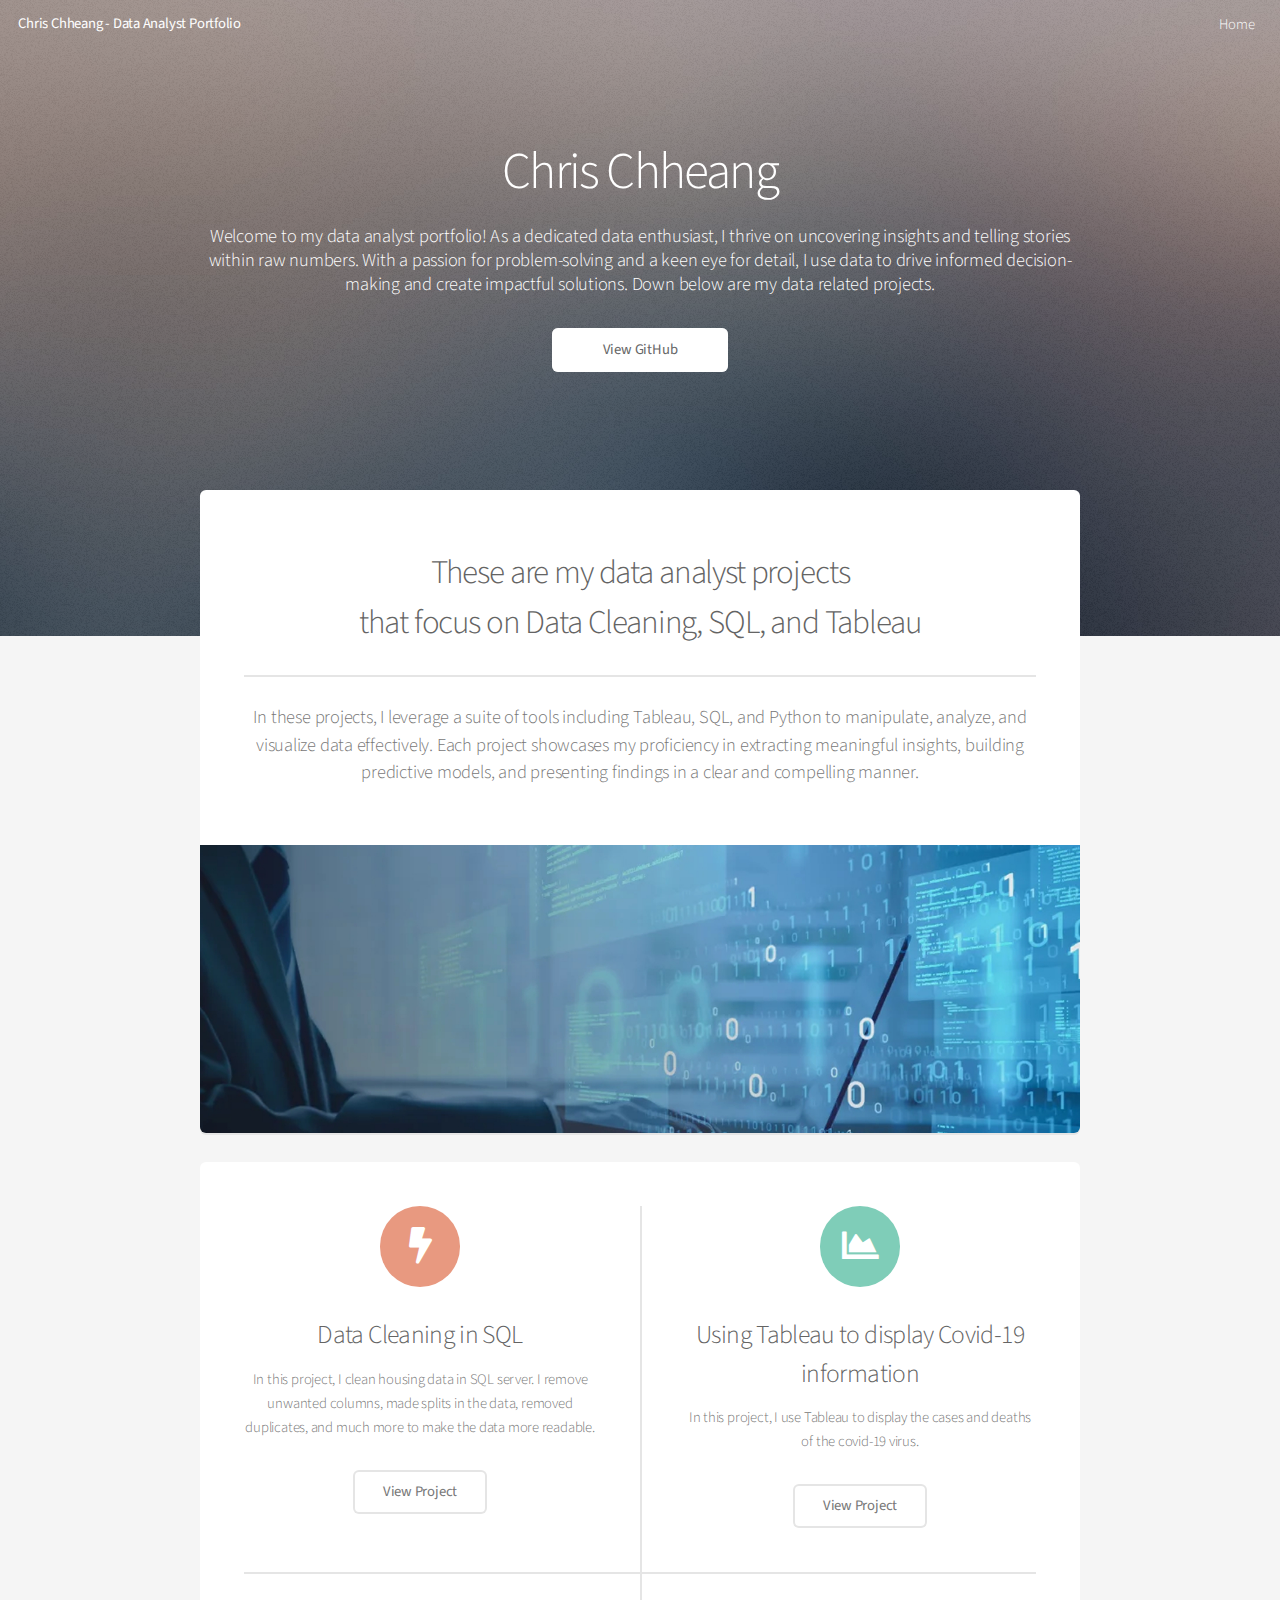
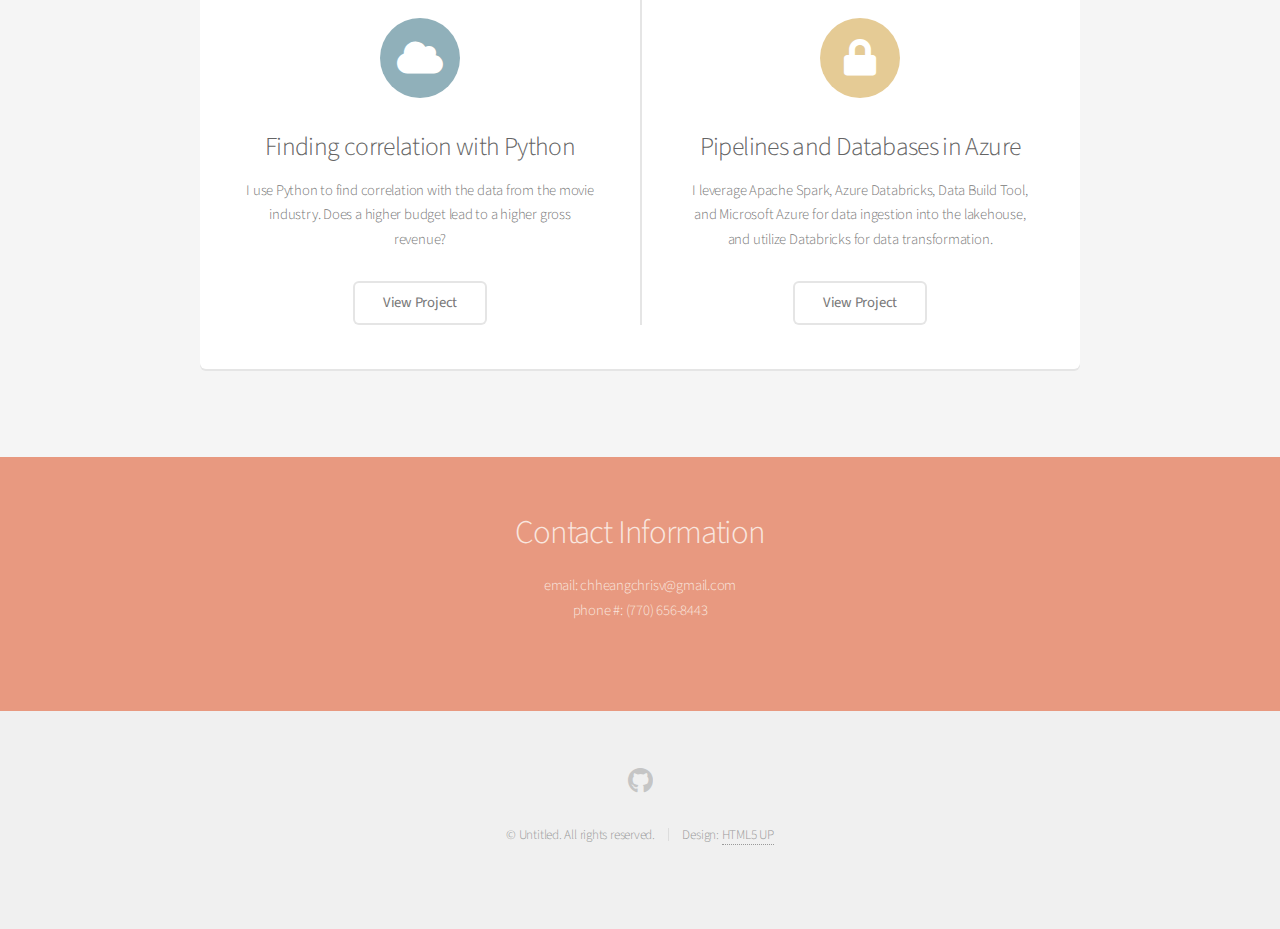
==== index.html @ 9dc8eb48 "Add files via upload" ====
<!DOCTYPE HTML>
<!--
	Alpha by HTML5 UP
	html5up.net | @ajlkn
	Free for personal and commercial use under the CCA 3.0 license (html5up.net/license)
-->
<html>
	<head>
		<title>Chris Chheang Portfolio</title>
		<meta charset="utf-8" />
		<meta name="viewport" content="width=device-width, initial-scale=1, user-scalable=no" />
		<link rel="stylesheet" href="assets/css/main.css" />
	</head>
	<body class="landing is-preload">
		<div id="page-wrapper">

			<!-- Header -->
				<header id="header" class="alt">
					<h1><a href="index.html">Chris Chheang - Data Analyst Portfolio</h1>
					<nav id="nav">
						<ul>
							<li><a href="index.html">Home</a></li>
					</nav>
				</header>

			<!-- Banner -->
				<section id="banner">
					<h2>Chris Chheang</h2>
					<p>Welcome to my data analyst portfolio! As a dedicated data enthusiast, I thrive on uncovering insights and telling stories within raw numbers. With a passion for problem-solving and a keen eye for detail, I use data to drive informed decision-making and create impactful solutions. Down below are my data related projects.</p>
					<ul class="actions special">
						<li><a href="https://github.com/chheangchris/Portfolio/tree/main" target="_blank" class="button primary">View GitHub</a></li>
					</ul>
				</section>

			<!-- Main -->
				<section id="main" class="container">

					<section class="box special">
						<header class="major">
							<h2>These are my data analyst projects 
							<br />
							that focus on Data Cleaning, SQL, and Tableau</h2>
							<p>In these projects, I leverage a suite of tools including Tableau, SQL, and Python to manipulate, analyze, and visualize data effectively. Each project showcases my proficiency in extracting meaningful insights, building predictive models, and presenting findings in a clear and compelling manner. </p>
						</header>
						<span class="image featured"><img src="images/webban.jpg" alt="" /></span>
					</section>

					<section class="box special features">
						<div class="features-row">
							<section>
								<span class="icon solid major fa-bolt accent2"></span>
								<h3>Data Cleaning in SQL</h3>
								<p>In this project, I clean housing data in SQL server. I remove unwanted columns, made splits in the data, removed duplicates, and much more to make the data more readable.</p>
								<ul class="actions special">
									<li><a href="https://github.com/chheangchris/Portfolio/tree/main/Data%20Cleaning%20Project" target="_blank" class="button alt">View Project</a></li>
								</ul>
							</section>
							
							<section>
								<span class="icon solid major fa-chart-area accent3"></span>
								<h3>Using Tableau to display Covid-19 information</h3>
								<p>In this project, I use Tableau to display the cases and deaths of the covid-19 virus.</p>
								<ul class="actions special">
									<li><a href="https://public.tableau.com/app/profile/chris.chheang/viz/Covid_17190188001190/Dashboard1?publish=yes" target="_blank" class="button alt">View Project</a></li>
								</ul>
							</section>
						</div>
						<div class="features-row">
							<section>
								<span class="icon solid major fa-cloud accent4"></span>
								<h3>Finding correlation with Python</h3>
								<p>I use Python to find correlation with the data from the movie industry. Does a higher budget lead to a higher gross revenue?</p>
								<ul class="actions special">
									<li><a href="https://github.com/chheangchris/Portfolio/blob/main/CorrelationProject.ipynb" target="_blank" class="button alt">View Project</a></li>
								</ul>
							</section>
							<section>
								<span class="icon solid major fa-lock accent5"></span>
								<h3>Pipelines and Databases in Azure</h3>
								<p>I leverage Apache Spark, Azure Databricks, Data Build Tool, and Microsoft Azure for data ingestion into the lakehouse, and utilize Databricks for data transformation.</p>
								<ul class="actions special">
									<li><a href="page5.html" target="_blank" class="button alt">View Project</a></li>
								</ul>
							</section>
						</div>
					</section>

					<div class="row">
						<div class="col-6 col-12-narrower">


						</div>
					</div>

				</section>

			<!-- CTA -->
				<section id="cta">

					<h2>Contact Information</h2>
					<p>email: chheangchrisv@gmail.com  <br/>
						   phone #: (770) 656-8443 </p>



				</section>

			<!-- Footer -->
				<footer id="footer">
					<ul class="icons">
						<li><a href="https://github.com/chheangchris/Portfolio/tree/main" target="_blank" class="icon brands fa-github"><span class="label">Github</span></a></li>
					</ul>
					<ul class="copyright">
						<li>&copy; Untitled. All rights reserved.</li><li>Design: <a href="http://html5up.net">HTML5 UP</a></li>
					</ul>
				</footer>

		</div>

		<!-- Scripts -->
			<script src="assets/js/jquery.min.js"></script>
			<script src="assets/js/jquery.dropotron.min.js"></script>
			<script src="assets/js/jquery.scrollex.min.js"></script>
			<script src="assets/js/browser.min.js"></script>
			<script src="assets/js/breakpoints.min.js"></script>
			<script src="assets/js/util.js"></script>
			<script src="assets/js/main.js"></script>

	</body>
</html>
---- assets/css/main.css ----
@import url("fontawesome-all.min.css");
@import url("https://fonts.googleapis.com/css?family=Source+Sans+Pro:300,400,300italic,400italic");

/*
	Alpha by HTML5 UP
	html5up.net | @ajlkn
	Free for personal and commercial use under the CCA 3.0 license (html5up.net/license)
*/

/* Reset */

/* Based on meyerweb.com/eric/tools/css/reset (v2.0 | 20110126 | License: public domain) */

	html, body, div, span, applet, object,
	iframe, h1, h2, h3, h4, h5, h6, p, blockquote,
	pre, a, abbr, acronym, address, big, cite,
	code, del, dfn, em, img, ins, kbd, q, s, samp,
	small, strike, strong, sub, sup, tt, var, b,
	u, i, center, dl, dt, dd, ol, ul, li, fieldset,
	form, label, legend, table, caption, tbody,
	tfoot, thead, tr, th, td, article, aside,
	canvas, details, embed, figure, figcaption,
	footer, header, hgroup, menu, nav, output, ruby,
	section, summary, time, mark, audio, video {
		margin: 0;
		padding: 0;
		border: 0;
		font-size: 100%;
		font: inherit;
		vertical-align: baseline;
	}

	article, aside, details, figcaption, figure,
	footer, header, hgroup, menu, nav, section {
		display: block;
	}

	body {
		line-height: 1;
	}

	ol, ul {
		list-style: none;
	}

	blockquote, q {
		quotes: none;
	}

		blockquote:before, blockquote:after, q:before, q:after {
			content: '';
			content: none;
		}

	table {
		border-collapse: collapse;
		border-spacing: 0;
	}

	body {
		-webkit-text-size-adjust: none;
	}

	mark {
		background-color: transparent;
		color: inherit;
	}

	input::-moz-focus-inner {
		border: 0;
		padding: 0;
	}

	input, select, textarea {
		-moz-appearance: none;
		-webkit-appearance: none;
		-ms-appearance: none;
		appearance: none;
	}

/* Basic */

	@-ms-viewport {
		width: device-width;
	}

	body {
		-ms-overflow-style: scrollbar;
	}

	@media screen and (max-width: 480px) {

		html, body {
			min-width: 320px;
		}

	}

	html {
		box-sizing: border-box;
	}

	*, *:before, *:after {
		box-sizing: inherit;
	}

	body {
		background: #f5f5f5;
	}

	body, input, select, textarea {
		color: #777;
		font-family: "Source Sans Pro", sans-serif;
		font-size: 16pt;
		font-weight: 300;
		line-height: 1.65em;
		letter-spacing: -0.015em;
	}

	a {
		-moz-transition: color 0.2s ease-in-out, border-bottom-color 0.2s ease-in-out;
		-webkit-transition: color 0.2s ease-in-out, border-bottom-color 0.2s ease-in-out;
		-ms-transition: color 0.2s ease-in-out, border-bottom-color 0.2s ease-in-out;
		transition: color 0.2s ease-in-out, border-bottom-color 0.2s ease-in-out;
		border-bottom: dotted 1px;
		color: #e89980;
		text-decoration: none;
	}

		a:hover {
			border-bottom-color: transparent;
		}

	strong, b {
		color: #646464;
		font-weight: 400;
	}

	em, i {
		font-style: italic;
	}

	p {
		margin: 0 0 2em 0;
	}

	h1, h2, h3, h4, h5, h6 {
		color: #646464;
		font-weight: 300;
		line-height: 1em;
		margin: 0 0 0.5em 0;
	}

		h1 a, h2 a, h3 a, h4 a, h5 a, h6 a {
			color: inherit;
			text-decoration: none;
		}

	h2 {
		font-size: 2.25em;
		line-height: 1.5em;
		letter-spacing: -0.035em;
	}

	h3 {
		font-size: 1.75em;
		line-height: 1.5em;
		letter-spacing: -0.025em;
	}

	h4 {
		font-size: 1.1em;
		line-height: 1.5em;
		letter-spacing: 0;
	}

	h5 {
		font-size: 0.9em;
		line-height: 1.5em;
		letter-spacing: 0;
	}

	h6 {
		font-size: 0.7em;
		line-height: 1.5em;
		letter-spacing: 0;
	}

	sub {
		font-size: 0.8em;
		position: relative;
		top: 0.5em;
	}

	sup {
		font-size: 0.8em;
		position: relative;
		top: -0.5em;
	}

	hr {
		border: 0;
		border-bottom: solid 2px #e5e5e5;
		margin: 2em 0;
	}

		hr.major {
			margin: 3em 0;
		}

	blockquote {
		border-left: solid 4px #e5e5e5;
		font-style: italic;
		margin: 0 0 2em 0;
		padding: 0.5em 0 0.5em 2em;
	}

	pre {
		-webkit-overflow-scrolling: touch;
		background: #f8f8f8;
		border-radius: 6px;
		border: solid 1px #e5e5e5;
		font-family: monospace;
		font-size: 0.9em;
		line-height: 1.75em;
		margin: 0 0 2em 0;
		overflow-x: auto;
		padding: 1em 1.5em;
	}

	code {
		background: #f8f8f8;
		border-radius: 6px;
		border: solid 1px #e5e5e5;
		font-family: monospace;
		font-size: 0.9em;
		margin: 0 0.25em;
		padding: 0.25em 0.65em;
	}

	.align-left {
		text-align: left;
	}

	.align-center {
		text-align: center;
	}

	.align-right {
		text-align: right;
	}

/* Row */

	.row {
		display: flex;
		flex-wrap: wrap;
		box-sizing: border-box;
		align-items: stretch;
	}

		.row > * {
			box-sizing: border-box;
		}

		.row.gtr-uniform > * > :last-child {
			margin-bottom: 0;
		}

		.row.aln-left {
			justify-content: flex-start;
		}

		.row.aln-center {
			justify-content: center;
		}

		.row.aln-right {
			justify-content: flex-end;
		}

		.row.aln-top {
			align-items: flex-start;
		}

		.row.aln-middle {
			align-items: center;
		}

		.row.aln-bottom {
			align-items: flex-end;
		}

		.row > .imp {
			order: -1;
		}

		.row > .col-1 {
			width: 8.33333%;
		}

		.row > .off-1 {
			margin-left: 8.33333%;
		}

		.row > .col-2 {
			width: 16.66667%;
		}

		.row > .off-2 {
			margin-left: 16.66667%;
		}

		.row > .col-3 {
			width: 25%;
		}

		.row > .off-3 {
			margin-left: 25%;
		}

		.row > .col-4 {
			width: 33.33333%;
		}

		.row > .off-4 {
			margin-left: 33.33333%;
		}

		.row > .col-5 {
			width: 41.66667%;
		}

		.row > .off-5 {
			margin-left: 41.66667%;
		}

		.row > .col-6 {
			width: 50%;
		}

		.row > .off-6 {
			margin-left: 50%;
		}

		.row > .col-7 {
			width: 58.33333%;
		}

		.row > .off-7 {
			margin-left: 58.33333%;
		}

		.row > .col-8 {
			width: 66.66667%;
		}

		.row > .off-8 {
			margin-left: 66.66667%;
		}

		.row > .col-9 {
			width: 75%;
		}

		.row > .off-9 {
			margin-left: 75%;
		}

		.row > .col-10 {
			width: 83.33333%;
		}

		.row > .off-10 {
			margin-left: 83.33333%;
		}

		.row > .col-11 {
			width: 91.66667%;
		}

		.row > .off-11 {
			margin-left: 91.66667%;
		}

		.row > .col-12 {
			width: 100%;
		}

		.row > .off-12 {
			margin-left: 100%;
		}

		.row.gtr-0 {
			margin-top: 0;
			margin-left: 0em;
		}

			.row.gtr-0 > * {
				padding: 0 0 0 0em;
			}

			.row.gtr-0.gtr-uniform {
				margin-top: 0em;
			}

				.row.gtr-0.gtr-uniform > * {
					padding-top: 0em;
				}

		.row.gtr-25 {
			margin-top: 0;
			margin-left: -0.5em;
		}

			.row.gtr-25 > * {
				padding: 0 0 0 0.5em;
			}

			.row.gtr-25.gtr-uniform {
				margin-top: -0.5em;
			}

				.row.gtr-25.gtr-uniform > * {
					padding-top: 0.5em;
				}

		.row.gtr-50 {
			margin-top: 0;
			margin-left: -1em;
		}

			.row.gtr-50 > * {
				padding: 0 0 0 1em;
			}

			.row.gtr-50.gtr-uniform {
				margin-top: -1em;
			}

				.row.gtr-50.gtr-uniform > * {
					padding-top: 1em;
				}

		.row {
			margin-top: 0;
			margin-left: -2em;
		}

			.row > * {
				padding: 0 0 0 2em;
			}

			.row.gtr-uniform {
				margin-top: -2em;
			}

				.row.gtr-uniform > * {
					padding-top: 2em;
				}

		.row.gtr-150 {
			margin-top: 0;
			margin-left: -3em;
		}

			.row.gtr-150 > * {
				padding: 0 0 0 3em;
			}

			.row.gtr-150.gtr-uniform {
				margin-top: -3em;
			}

				.row.gtr-150.gtr-uniform > * {
					padding-top: 3em;
				}

		.row.gtr-200 {
			margin-top: 0;
			margin-left: -4em;
		}

			.row.gtr-200 > * {
				padding: 0 0 0 4em;
			}

			.row.gtr-200.gtr-uniform {
				margin-top: -4em;
			}

				.row.gtr-200.gtr-uniform > * {
					padding-top: 4em;
				}

		@media screen and (max-width: 1680px) {

			.row {
				display: flex;
				flex-wrap: wrap;
				box-sizing: border-box;
				align-items: stretch;
			}

				.row > * {
					box-sizing: border-box;
				}

				.row.gtr-uniform > * > :last-child {
					margin-bottom: 0;
				}

				.row.aln-left {
					justify-content: flex-start;
				}

				.row.aln-center {
					justify-content: center;
				}

				.row.aln-right {
					justify-content: flex-end;
				}

				.row.aln-top {
					align-items: flex-start;
				}

				.row.aln-middle {
					align-items: center;
				}

				.row.aln-bottom {
					align-items: flex-end;
				}

				.row > .imp-wide {
					order: -1;
				}

				.row > .col-1-wide {
					width: 8.33333%;
				}

				.row > .off-1-wide {
					margin-left: 8.33333%;
				}

				.row > .col-2-wide {
					width: 16.66667%;
				}

				.row > .off-2-wide {
					margin-left: 16.66667%;
				}

				.row > .col-3-wide {
					width: 25%;
				}

				.row > .off-3-wide {
					margin-left: 25%;
				}

				.row > .col-4-wide {
					width: 33.33333%;
				}

				.row > .off-4-wide {
					margin-left: 33.33333%;
				}

				.row > .col-5-wide {
					width: 41.66667%;
				}

				.row > .off-5-wide {
					margin-left: 41.66667%;
				}

				.row > .col-6-wide {
					width: 50%;
				}

				.row > .off-6-wide {
					margin-left: 50%;
				}

				.row > .col-7-wide {
					width: 58.33333%;
				}

				.row > .off-7-wide {
					margin-left: 58.33333%;
				}

				.row > .col-8-wide {
					width: 66.66667%;
				}

				.row > .off-8-wide {
					margin-left: 66.66667%;
				}

				.row > .col-9-wide {
					width: 75%;
				}

				.row > .off-9-wide {
					margin-left: 75%;
				}

				.row > .col-10-wide {
					width: 83.33333%;
				}

				.row > .off-10-wide {
					margin-left: 83.33333%;
				}

				.row > .col-11-wide {
					width: 91.66667%;
				}

				.row > .off-11-wide {
					margin-left: 91.66667%;
				}

				.row > .col-12-wide {
					width: 100%;
				}

				.row > .off-12-wide {
					margin-left: 100%;
				}

				.row.gtr-0 {
					margin-top: 0;
					margin-left: 0em;
				}

					.row.gtr-0 > * {
						padding: 0 0 0 0em;
					}

					.row.gtr-0.gtr-uniform {
						margin-top: 0em;
					}

						.row.gtr-0.gtr-uniform > * {
							padding-top: 0em;
						}

				.row.gtr-25 {
					margin-top: 0;
					margin-left: -0.5em;
				}

					.row.gtr-25 > * {
						padding: 0 0 0 0.5em;
					}

					.row.gtr-25.gtr-uniform {
						margin-top: -0.5em;
					}

						.row.gtr-25.gtr-uniform > * {
							padding-top: 0.5em;
						}

				.row.gtr-50 {
					margin-top: 0;
					margin-left: -1em;
				}

					.row.gtr-50 > * {
						padding: 0 0 0 1em;
					}

					.row.gtr-50.gtr-uniform {
						margin-top: -1em;
					}

						.row.gtr-50.gtr-uniform > * {
							padding-top: 1em;
						}

				.row {
					margin-top: 0;
					margin-left: -2em;
				}

					.row > * {
						padding: 0 0 0 2em;
					}

					.row.gtr-uniform {
						margin-top: -2em;
					}

						.row.gtr-uniform > * {
							padding-top: 2em;
						}

				.row.gtr-150 {
					margin-top: 0;
					margin-left: -3em;
				}

					.row.gtr-150 > * {
						padding: 0 0 0 3em;
					}

					.row.gtr-150.gtr-uniform {
						margin-top: -3em;
					}

						.row.gtr-150.gtr-uniform > * {
							padding-top: 3em;
						}

				.row.gtr-200 {
					margin-top: 0;
					margin-left: -4em;
				}

					.row.gtr-200 > * {
						padding: 0 0 0 4em;
					}

					.row.gtr-200.gtr-uniform {
						margin-top: -4em;
					}

						.row.gtr-200.gtr-uniform > * {
							padding-top: 4em;
						}

		}

		@media screen and (max-width: 1280px) {

			.row {
				display: flex;
				flex-wrap: wrap;
				box-sizing: border-box;
				align-items: stretch;
			}

				.row > * {
					box-sizing: border-box;
				}

				.row.gtr-uniform > * > :last-child {
					margin-bottom: 0;
				}

				.row.aln-left {
					justify-content: flex-start;
				}

				.row.aln-center {
					justify-content: center;
				}

				.row.aln-right {
					justify-content: flex-end;
				}

				.row.aln-top {
					align-items: flex-start;
				}

				.row.aln-middle {
					align-items: center;
				}

				.row.aln-bottom {
					align-items: flex-end;
				}

				.row > .imp-normal {
					order: -1;
				}

				.row > .col-1-normal {
					width: 8.33333%;
				}

				.row > .off-1-normal {
					margin-left: 8.33333%;
				}

				.row > .col-2-normal {
					width: 16.66667%;
				}

				.row > .off-2-normal {
					margin-left: 16.66667%;
				}

				.row > .col-3-normal {
					width: 25%;
				}

				.row > .off-3-normal {
					margin-left: 25%;
				}

				.row > .col-4-normal {
					width: 33.33333%;
				}

				.row > .off-4-normal {
					margin-left: 33.33333%;
				}

				.row > .col-5-normal {
					width: 41.66667%;
				}

				.row > .off-5-normal {
					margin-left: 41.66667%;
				}

				.row > .col-6-normal {
					width: 50%;
				}

				.row > .off-6-normal {
					margin-left: 50%;
				}

				.row > .col-7-normal {
					width: 58.33333%;
				}

				.row > .off-7-normal {
					margin-left: 58.33333%;
				}

				.row > .col-8-normal {
					width: 66.66667%;
				}

				.row > .off-8-normal {
					margin-left: 66.66667%;
				}

				.row > .col-9-normal {
					width: 75%;
				}

				.row > .off-9-normal {
					margin-left: 75%;
				}

				.row > .col-10-normal {
					width: 83.33333%;
				}

				.row > .off-10-normal {
					margin-left: 83.33333%;
				}

				.row > .col-11-normal {
					width: 91.66667%;
				}

				.row > .off-11-normal {
					margin-left: 91.66667%;
				}

				.row > .col-12-normal {
					width: 100%;
				}

				.row > .off-12-normal {
					margin-left: 100%;
				}

				.row.gtr-0 {
					margin-top: 0;
					margin-left: 0em;
				}

					.row.gtr-0 > * {
						padding: 0 0 0 0em;
					}

					.row.gtr-0.gtr-uniform {
						margin-top: 0em;
					}

						.row.gtr-0.gtr-uniform > * {
							padding-top: 0em;
						}

				.row.gtr-25 {
					margin-top: 0;
					margin-left: -0.5em;
				}

					.row.gtr-25 > * {
						padding: 0 0 0 0.5em;
					}

					.row.gtr-25.gtr-uniform {
						margin-top: -0.5em;
					}

						.row.gtr-25.gtr-uniform > * {
							padding-top: 0.5em;
						}

				.row.gtr-50 {
					margin-top: 0;
					margin-left: -1em;
				}

					.row.gtr-50 > * {
						padding: 0 0 0 1em;
					}

					.row.gtr-50.gtr-uniform {
						margin-top: -1em;
					}

						.row.gtr-50.gtr-uniform > * {
							padding-top: 1em;
						}

				.row {
					margin-top: 0;
					margin-left: -2em;
				}

					.row > * {
						padding: 0 0 0 2em;
					}

					.row.gtr-uniform {
						margin-top: -2em;
					}

						.row.gtr-uniform > * {
							padding-top: 2em;
						}

				.row.gtr-150 {
					margin-top: 0;
					margin-left: -3em;
				}

					.row.gtr-150 > * {
						padding: 0 0 0 3em;
					}

					.row.gtr-150.gtr-uniform {
						margin-top: -3em;
					}

						.row.gtr-150.gtr-uniform > * {
							padding-top: 3em;
						}

				.row.gtr-200 {
					margin-top: 0;
					margin-left: -4em;
				}

					.row.gtr-200 > * {
						padding: 0 0 0 4em;
					}

					.row.gtr-200.gtr-uniform {
						margin-top: -4em;
					}

						.row.gtr-200.gtr-uniform > * {
							padding-top: 4em;
						}

		}

		@media screen and (max-width: 980px) {

			.row {
				display: flex;
				flex-wrap: wrap;
				box-sizing: border-box;
				align-items: stretch;
			}

				.row > * {
					box-sizing: border-box;
				}

				.row.gtr-uniform > * > :last-child {
					margin-bottom: 0;
				}

				.row.aln-left {
					justify-content: flex-start;
				}

				.row.aln-center {
					justify-content: center;
				}

				.row.aln-right {
					justify-content: flex-end;
				}

				.row.aln-top {
					align-items: flex-start;
				}

				.row.aln-middle {
					align-items: center;
				}

				.row.aln-bottom {
					align-items: flex-end;
				}

				.row > .imp-narrow {
					order: -1;
				}

				.row > .col-1-narrow {
					width: 8.33333%;
				}

				.row > .off-1-narrow {
					margin-left: 8.33333%;
				}

				.row > .col-2-narrow {
					width: 16.66667%;
				}

				.row > .off-2-narrow {
					margin-left: 16.66667%;
				}

				.row > .col-3-narrow {
					width: 25%;
				}

				.row > .off-3-narrow {
					margin-left: 25%;
				}

				.row > .col-4-narrow {
					width: 33.33333%;
				}

				.row > .off-4-narrow {
					margin-left: 33.33333%;
				}

				.row > .col-5-narrow {
					width: 41.66667%;
				}

				.row > .off-5-narrow {
					margin-left: 41.66667%;
				}

				.row > .col-6-narrow {
					width: 50%;
				}

				.row > .off-6-narrow {
					margin-left: 50%;
				}

				.row > .col-7-narrow {
					width: 58.33333%;
				}

				.row > .off-7-narrow {
					margin-left: 58.33333%;
				}

				.row > .col-8-narrow {
					width: 66.66667%;
				}

				.row > .off-8-narrow {
					margin-left: 66.66667%;
				}

				.row > .col-9-narrow {
					width: 75%;
				}

				.row > .off-9-narrow {
					margin-left: 75%;
				}

				.row > .col-10-narrow {
					width: 83.33333%;
				}

				.row > .off-10-narrow {
					margin-left: 83.33333%;
				}

				.row > .col-11-narrow {
					width: 91.66667%;
				}

				.row > .off-11-narrow {
					margin-left: 91.66667%;
				}

				.row > .col-12-narrow {
					width: 100%;
				}

				.row > .off-12-narrow {
					margin-left: 100%;
				}

				.row.gtr-0 {
					margin-top: 0;
					margin-left: 0em;
				}

					.row.gtr-0 > * {
						padding: 0 0 0 0em;
					}

					.row.gtr-0.gtr-uniform {
						margin-top: 0em;
					}

						.row.gtr-0.gtr-uniform > * {
							padding-top: 0em;
						}

				.row.gtr-25 {
					margin-top: 0;
					margin-left: -0.5em;
				}

					.row.gtr-25 > * {
						padding: 0 0 0 0.5em;
					}

					.row.gtr-25.gtr-uniform {
						margin-top: -0.5em;
					}

						.row.gtr-25.gtr-uniform > * {
							padding-top: 0.5em;
						}

				.row.gtr-50 {
					margin-top: 0;
					margin-left: -1em;
				}

					.row.gtr-50 > * {
						padding: 0 0 0 1em;
					}

					.row.gtr-50.gtr-uniform {
						margin-top: -1em;
					}

						.row.gtr-50.gtr-uniform > * {
							padding-top: 1em;
						}

				.row {
					margin-top: 0;
					margin-left: -2em;
				}

					.row > * {
						padding: 0 0 0 2em;
					}

					.row.gtr-uniform {
						margin-top: -2em;
					}

						.row.gtr-uniform > * {
							padding-top: 2em;
						}

				.row.gtr-150 {
					margin-top: 0;
					margin-left: -3em;
				}

					.row.gtr-150 > * {
						padding: 0 0 0 3em;
					}

					.row.gtr-150.gtr-uniform {
						margin-top: -3em;
					}

						.row.gtr-150.gtr-uniform > * {
							padding-top: 3em;
						}

				.row.gtr-200 {
					margin-top: 0;
					margin-left: -4em;
				}

					.row.gtr-200 > * {
						padding: 0 0 0 4em;
					}

					.row.gtr-200.gtr-uniform {
						margin-top: -4em;
					}

						.row.gtr-200.gtr-uniform > * {
							padding-top: 4em;
						}

		}

		@media screen and (max-width: 840px) {

			.row {
				display: flex;
				flex-wrap: wrap;
				box-sizing: border-box;
				align-items: stretch;
			}

				.row > * {
					box-sizing: border-box;
				}

				.row.gtr-uniform > * > :last-child {
					margin-bottom: 0;
				}

				.row.aln-left {
					justify-content: flex-start;
				}

				.row.aln-center {
					justify-content: center;
				}

				.row.aln-right {
					justify-content: flex-end;
				}

				.row.aln-top {
					align-items: flex-start;
				}

				.row.aln-middle {
					align-items: center;
				}

				.row.aln-bottom {
					align-items: flex-end;
				}

				.row > .imp-narrower {
					order: -1;
				}

				.row > .col-1-narrower {
					width: 8.33333%;
				}

				.row > .off-1-narrower {
					margin-left: 8.33333%;
				}

				.row > .col-2-narrower {
					width: 16.66667%;
				}

				.row > .off-2-narrower {
					margin-left: 16.66667%;
				}

				.row > .col-3-narrower {
					width: 25%;
				}

				.row > .off-3-narrower {
					margin-left: 25%;
				}

				.row > .col-4-narrower {
					width: 33.33333%;
				}

				.row > .off-4-narrower {
					margin-left: 33.33333%;
				}

				.row > .col-5-narrower {
					width: 41.66667%;
				}

				.row > .off-5-narrower {
					margin-left: 41.66667%;
				}

				.row > .col-6-narrower {
					width: 50%;
				}

				.row > .off-6-narrower {
					margin-left: 50%;
				}

				.row > .col-7-narrower {
					width: 58.33333%;
				}

				.row > .off-7-narrower {
					margin-left: 58.33333%;
				}

				.row > .col-8-narrower {
					width: 66.66667%;
				}

				.row > .off-8-narrower {
					margin-left: 66.66667%;
				}

				.row > .col-9-narrower {
					width: 75%;
				}

				.row > .off-9-narrower {
					margin-left: 75%;
				}

				.row > .col-10-narrower {
					width: 83.33333%;
				}

				.row > .off-10-narrower {
					margin-left: 83.33333%;
				}

				.row > .col-11-narrower {
					width: 91.66667%;
				}

				.row > .off-11-narrower {
					margin-left: 91.66667%;
				}

				.row > .col-12-narrower {
					width: 100%;
				}

				.row > .off-12-narrower {
					margin-left: 100%;
				}

				.row.gtr-0 {
					margin-top: 0;
					margin-left: 0em;
				}

					.row.gtr-0 > * {
						padding: 0 0 0 0em;
					}

					.row.gtr-0.gtr-uniform {
						margin-top: 0em;
					}

						.row.gtr-0.gtr-uniform > * {
							padding-top: 0em;
						}

				.row.gtr-25 {
					margin-top: 0;
					margin-left: -0.5em;
				}

					.row.gtr-25 > * {
						padding: 0 0 0 0.5em;
					}

					.row.gtr-25.gtr-uniform {
						margin-top: -0.5em;
					}

						.row.gtr-25.gtr-uniform > * {
							padding-top: 0.5em;
						}

				.row.gtr-50 {
					margin-top: 0;
					margin-left: -1em;
				}

					.row.gtr-50 > * {
						padding: 0 0 0 1em;
					}

					.row.gtr-50.gtr-uniform {
						margin-top: -1em;
					}

						.row.gtr-50.gtr-uniform > * {
							padding-top: 1em;
						}

				.row {
					margin-top: 0;
					margin-left: -2em;
				}

					.row > * {
						padding: 0 0 0 2em;
					}

					.row.gtr-uniform {
						margin-top: -2em;
					}

						.row.gtr-uniform > * {
							padding-top: 2em;
						}

				.row.gtr-150 {
					margin-top: 0;
					margin-left: -3em;
				}

					.row.gtr-150 > * {
						padding: 0 0 0 3em;
					}

					.row.gtr-150.gtr-uniform {
						margin-top: -3em;
					}

						.row.gtr-150.gtr-uniform > * {
							padding-top: 3em;
						}

				.row.gtr-200 {
					margin-top: 0;
					margin-left: -4em;
				}

					.row.gtr-200 > * {
						padding: 0 0 0 4em;
					}

					.row.gtr-200.gtr-uniform {
						margin-top: -4em;
					}

						.row.gtr-200.gtr-uniform > * {
							padding-top: 4em;
						}

		}

		@media screen and (max-width: 736px) {

			.row {
				display: flex;
				flex-wrap: wrap;
				box-sizing: border-box;
				align-items: stretch;
			}

				.row > * {
					box-sizing: border-box;
				}

				.row.gtr-uniform > * > :last-child {
					margin-bottom: 0;
				}

				.row.aln-left {
					justify-content: flex-start;
				}

				.row.aln-center {
					justify-content: center;
				}

				.row.aln-right {
					justify-content: flex-end;
				}

				.row.aln-top {
					align-items: flex-start;
				}

				.row.aln-middle {
					align-items: center;
				}

				.row.aln-bottom {
					align-items: flex-end;
				}

				.row > .imp-mobile {
					order: -1;
				}

				.row > .col-1-mobile {
					width: 8.33333%;
				}

				.row > .off-1-mobile {
					margin-left: 8.33333%;
				}

				.row > .col-2-mobile {
					width: 16.66667%;
				}

				.row > .off-2-mobile {
					margin-left: 16.66667%;
				}

				.row > .col-3-mobile {
					width: 25%;
				}

				.row > .off-3-mobile {
					margin-left: 25%;
				}

				.row > .col-4-mobile {
					width: 33.33333%;
				}

				.row > .off-4-mobile {
					margin-left: 33.33333%;
				}

				.row > .col-5-mobile {
					width: 41.66667%;
				}

				.row > .off-5-mobile {
					margin-left: 41.66667%;
				}

				.row > .col-6-mobile {
					width: 50%;
				}

				.row > .off-6-mobile {
					margin-left: 50%;
				}

				.row > .col-7-mobile {
					width: 58.33333%;
				}

				.row > .off-7-mobile {
					margin-left: 58.33333%;
				}

				.row > .col-8-mobile {
					width: 66.66667%;
				}

				.row > .off-8-mobile {
					margin-left: 66.66667%;
				}

				.row > .col-9-mobile {
					width: 75%;
				}

				.row > .off-9-mobile {
					margin-left: 75%;
				}

				.row > .col-10-mobile {
					width: 83.33333%;
				}

				.row > .off-10-mobile {
					margin-left: 83.33333%;
				}

				.row > .col-11-mobile {
					width: 91.66667%;
				}

				.row > .off-11-mobile {
					margin-left: 91.66667%;
				}

				.row > .col-12-mobile {
					width: 100%;
				}

				.row > .off-12-mobile {
					margin-left: 100%;
				}

				.row.gtr-0 {
					margin-top: 0;
					margin-left: 0em;
				}

					.row.gtr-0 > * {
						padding: 0 0 0 0em;
					}

					.row.gtr-0.gtr-uniform {
						margin-top: 0em;
					}

						.row.gtr-0.gtr-uniform > * {
							padding-top: 0em;
						}

				.row.gtr-25 {
					margin-top: 0;
					margin-left: -0.5em;
				}

					.row.gtr-25 > * {
						padding: 0 0 0 0.5em;
					}

					.row.gtr-25.gtr-uniform {
						margin-top: -0.5em;
					}

						.row.gtr-25.gtr-uniform > * {
							padding-top: 0.5em;
						}

				.row.gtr-50 {
					margin-top: 0;
					margin-left: -1em;
				}

					.row.gtr-50 > * {
						padding: 0 0 0 1em;
					}

					.row.gtr-50.gtr-uniform {
						margin-top: -1em;
					}

						.row.gtr-50.gtr-uniform > * {
							padding-top: 1em;
						}

				.row {
					margin-top: 0;
					margin-left: -2em;
				}

					.row > * {
						padding: 0 0 0 2em;
					}

					.row.gtr-uniform {
						margin-top: -2em;
					}

						.row.gtr-uniform > * {
							padding-top: 2em;
						}

				.row.gtr-150 {
					margin-top: 0;
					margin-left: -3em;
				}

					.row.gtr-150 > * {
						padding: 0 0 0 3em;
					}

					.row.gtr-150.gtr-uniform {
						margin-top: -3em;
					}

						.row.gtr-150.gtr-uniform > * {
							padding-top: 3em;
						}

				.row.gtr-200 {
					margin-top: 0;
					margin-left: -4em;
				}

					.row.gtr-200 > * {
						padding: 0 0 0 4em;
					}

					.row.gtr-200.gtr-uniform {
						margin-top: -4em;
					}

						.row.gtr-200.gtr-uniform > * {
							padding-top: 4em;
						}

		}

		@media screen and (max-width: 480px) {

			.row {
				display: flex;
				flex-wrap: wrap;
				box-sizing: border-box;
				align-items: stretch;
			}

				.row > * {
					box-sizing: border-box;
				}

				.row.gtr-uniform > * > :last-child {
					margin-bottom: 0;
				}

				.row.aln-left {
					justify-content: flex-start;
				}

				.row.aln-center {
					justify-content: center;
				}

				.row.aln-right {
					justify-content: flex-end;
				}

				.row.aln-top {
					align-items: flex-start;
				}

				.row.aln-middle {
					align-items: center;
				}

				.row.aln-bottom {
					align-items: flex-end;
				}

				.row > .imp-mobilep {
					order: -1;
				}

				.row > .col-1-mobilep {
					width: 8.33333%;
				}

				.row > .off-1-mobilep {
					margin-left: 8.33333%;
				}

				.row > .col-2-mobilep {
					width: 16.66667%;
				}

				.row > .off-2-mobilep {
					margin-left: 16.66667%;
				}

				.row > .col-3-mobilep {
					width: 25%;
				}

				.row > .off-3-mobilep {
					margin-left: 25%;
				}

				.row > .col-4-mobilep {
					width: 33.33333%;
				}

				.row > .off-4-mobilep {
					margin-left: 33.33333%;
				}

				.row > .col-5-mobilep {
					width: 41.66667%;
				}

				.row > .off-5-mobilep {
					margin-left: 41.66667%;
				}

				.row > .col-6-mobilep {
					width: 50%;
				}

				.row > .off-6-mobilep {
					margin-left: 50%;
				}

				.row > .col-7-mobilep {
					width: 58.33333%;
				}

				.row > .off-7-mobilep {
					margin-left: 58.33333%;
				}

				.row > .col-8-mobilep {
					width: 66.66667%;
				}

				.row > .off-8-mobilep {
					margin-left: 66.66667%;
				}

				.row > .col-9-mobilep {
					width: 75%;
				}

				.row > .off-9-mobilep {
					margin-left: 75%;
				}

				.row > .col-10-mobilep {
					width: 83.33333%;
				}

				.row > .off-10-mobilep {
					margin-left: 83.33333%;
				}

				.row > .col-11-mobilep {
					width: 91.66667%;
				}

				.row > .off-11-mobilep {
					margin-left: 91.66667%;
				}

				.row > .col-12-mobilep {
					width: 100%;
				}

				.row > .off-12-mobilep {
					margin-left: 100%;
				}

				.row.gtr-0 {
					margin-top: 0;
					margin-left: 0em;
				}

					.row.gtr-0 > * {
						padding: 0 0 0 0em;
					}

					.row.gtr-0.gtr-uniform {
						margin-top: 0em;
					}

						.row.gtr-0.gtr-uniform > * {
							padding-top: 0em;
						}

				.row.gtr-25 {
					margin-top: 0;
					margin-left: -0.5em;
				}

					.row.gtr-25 > * {
						padding: 0 0 0 0.5em;
					}

					.row.gtr-25.gtr-uniform {
						margin-top: -0.5em;
					}

						.row.gtr-25.gtr-uniform > * {
							padding-top: 0.5em;
						}

				.row.gtr-50 {
					margin-top: 0;
					margin-left: -1em;
				}

					.row.gtr-50 > * {
						padding: 0 0 0 1em;
					}

					.row.gtr-50.gtr-uniform {
						margin-top: -1em;
					}

						.row.gtr-50.gtr-uniform > * {
							padding-top: 1em;
						}

				.row {
					margin-top: 0;
					margin-left: -2em;
				}

					.row > * {
						padding: 0 0 0 2em;
					}

					.row.gtr-uniform {
						margin-top: -2em;
					}

						.row.gtr-uniform > * {
							padding-top: 2em;
						}

				.row.gtr-150 {
					margin-top: 0;
					margin-left: -3em;
				}

					.row.gtr-150 > * {
						padding: 0 0 0 3em;
					}

					.row.gtr-150.gtr-uniform {
						margin-top: -3em;
					}

						.row.gtr-150.gtr-uniform > * {
							padding-top: 3em;
						}

				.row.gtr-200 {
					margin-top: 0;
					margin-left: -4em;
				}

					.row.gtr-200 > * {
						padding: 0 0 0 4em;
					}

					.row.gtr-200.gtr-uniform {
						margin-top: -4em;
					}

						.row.gtr-200.gtr-uniform > * {
							padding-top: 4em;
						}

		}

/* Container */

	.container {
		margin: 0 auto;
		max-width: calc(100% - 5em);
		width: 60em;
	}

		.container.xsmall {
			width: 15em;
		}

		.container.small {
			width: 30em;
		}

		.container.medium {
			width: 45em;
		}

		.container.large {
			width: 75em;
		}

		.container.xlarge {
			width: 90em;
		}

		.container.max {
			width: 100%;
		}

		@media screen and (max-width: 840px) {

			.container {
				width: 100% !important;
			}

		}

		@media screen and (max-width: 736px) {

			.container {
				max-width: 100%;
			}

		}

/* Section/Article */

	section.special, article.special {
		text-align: center;
	}

	header p {
		color: #999;
		position: relative;
		margin: 0 0 1.5em 0;
		font-style: italic;
	}

	header h2 + p {
		font-size: 1.25em;
		margin-top: -1em;
		line-height: 1.5em;
	}

	header h3 + p {
		font-size: 1.1em;
		margin-top: -0.85em;
		line-height: 1.5em;
	}

	header h4 + p,
	header h5 + p,
	header h6 + p {
		font-size: 0.8em;
		margin-top: -0.5em;
		line-height: 1.5em;
	}

	header.major {
		padding: 1em 0;
		text-align: center;
	}

		header.major h2 {
			margin: 0;
		}

		header.major p {
			display: inline-block;
			border-top: solid 2px #e5e5e5;
			color: #777;
			margin: 1.5em 0 0 0;
			padding: 1.5em 0 0 0;
			font-style: normal;
		}

/* Form */

	form {
		margin: 0 0 2em 0;
	}

	label {
		color: #646464;
		display: block;
		font-size: 0.9em;
		font-weight: 300;
		margin: 0 0 1em 0;
	}

	input[type="text"],
	input[type="password"],
	input[type="email"],
	select,
	textarea {
		-moz-appearance: none;
		-webkit-appearance: none;
		-ms-appearance: none;
		appearance: none;
		background-color: #f8f8f8;
		border-radius: 6px;
		border: solid 1px #e5e5e5;
		color: inherit;
		display: block;
		outline: 0;
		padding: 0 1em;
		text-decoration: none;
		width: 100%;
	}

		input[type="text"]:invalid,
		input[type="password"]:invalid,
		input[type="email"]:invalid,
		select:invalid,
		textarea:invalid {
			box-shadow: none;
		}

		input[type="text"]:focus,
		input[type="password"]:focus,
		input[type="email"]:focus,
		select:focus,
		textarea:focus {
			border-color: #e89980;
			box-shadow: 0 0 0 2px #e89980;
		}

	select {
		background-image: url("data:image/svg+xml;charset=utf8,%3Csvg xmlns='http://www.w3.org/2000/svg' width='40' height='40' preserveAspectRatio='none' viewBox='0 0 40 40'%3E%3Cpath d='M9.4,12.3l10.4,10.4l10.4-10.4c0.2-0.2,0.5-0.4,0.9-0.4c0.3,0,0.6,0.1,0.9,0.4l3.3,3.3c0.2,0.2,0.4,0.5,0.4,0.9 c0,0.4-0.1,0.6-0.4,0.9L20.7,31.9c-0.2,0.2-0.5,0.4-0.9,0.4c-0.3,0-0.6-0.1-0.9-0.4L4.3,17.3c-0.2-0.2-0.4-0.5-0.4-0.9 c0-0.4,0.1-0.6,0.4-0.9l3.3-3.3c0.2-0.2,0.5-0.4,0.9-0.4S9.1,12.1,9.4,12.3z' fill='%23e5e5e5' /%3E%3C/svg%3E");
		background-size: 1.25em;
		background-repeat: no-repeat;
		background-position: calc(100% - 1em) center;
		height: 3em;
		padding-right: 3em;
		text-overflow: ellipsis;
	}

		select option {
			color: #777;
			background-color: #f5f5f5;
		}

		select:focus::-ms-value {
			background-color: transparent;
		}

		select::-ms-expand {
			display: none;
		}

	input[type="text"],
	input[type="password"],
	input[type="email"],
	select {
		height: 3em;
	}

	textarea {
		padding: 0.75em 1em;
	}

	input[type="checkbox"],
	input[type="radio"] {
		-moz-appearance: none;
		-webkit-appearance: none;
		-ms-appearance: none;
		appearance: none;
		display: block;
		float: left;
		margin-right: -2em;
		opacity: 0;
		width: 1em;
		z-index: -1;
	}

		input[type="checkbox"] + label,
		input[type="radio"] + label {
			text-decoration: none;
			color: #777;
			cursor: pointer;
			display: inline-block;
			font-size: 1em;
			font-weight: 300;
			padding-left: 2.55em;
			padding-right: 0.75em;
			position: relative;
		}

			input[type="checkbox"] + label:before,
			input[type="radio"] + label:before {
				-moz-osx-font-smoothing: grayscale;
				-webkit-font-smoothing: antialiased;
				display: inline-block;
				font-style: normal;
				font-variant: normal;
				text-rendering: auto;
				line-height: 1;
				text-transform: none !important;
				font-family: 'Font Awesome 5 Free';
				font-weight: 900;
			}

			input[type="checkbox"] + label:before,
			input[type="radio"] + label:before {
				background: #f8f8f8;
				border-radius: 6px;
				border: solid 1px #e5e5e5;
				content: '';
				display: inline-block;
				font-size: 0.8em;
				height: 2.25em;
				left: 0;
				line-height: 2.25em;
				position: absolute;
				text-align: center;
				top: 0;
				width: 2.25em;
			}

		input[type="checkbox"]:checked + label:before,
		input[type="radio"]:checked + label:before {
			background: #666;
			border-color: #666;
			color: #ffffff;
			content: '\f00c';
		}

		input[type="checkbox"]:focus + label:before,
		input[type="radio"]:focus + label:before {
			border-color: #e89980;
			box-shadow: 0 0 0 1px #e89980;
		}

	input[type="checkbox"] + label:before {
		border-radius: 6px;
	}

	input[type="radio"] + label:before {
		border-radius: 100%;
	}

	::-webkit-input-placeholder {
		color: #999 !important;
		opacity: 1.0;
	}

	:-moz-placeholder {
		color: #999 !important;
		opacity: 1.0;
	}

	::-moz-placeholder {
		color: #999 !important;
		opacity: 1.0;
	}

	:-ms-input-placeholder {
		color: #999 !important;
		opacity: 1.0;
	}

/* Box */

	.box {
		background: #fff;
		border-radius: 6px;
		box-shadow: 0 2px 0 0 #e5e5e5;
		margin: 0 0 2em 0;
		padding: 3em;
	}

		.box > :last-child {
			margin-bottom: 0;
		}

		.box.alt {
			background: none !important;
			border-radius: 0 !important;
			box-shadow: none !important;
			margin: 0 0 2em 0;
			padding: 0 !important;
		}

		.box.features .features-row {
			border-top: solid 2px #e5e5e5;
			position: relative;
		}

			.box.features .features-row:after {
				clear: both;
				content: '';
				display: block;
			}

			.box.features .features-row section {
				float: left;
				padding: 3em;
				width: 50%;
			}

				.box.features .features-row section :last-child {
					margin-bottom: 0;
				}

				.box.features .features-row section:nth-child(2n) {
					padding-right: 0;
				}

					.box.features .features-row section:nth-child(2n):before {
						background: #e5e5e5;
						content: '';
						display: block;
						height: 100%;
						margin-left: -3em;
						position: absolute;
						top: 0;
						width: 2px;
					}

				.box.features .features-row section:nth-child(2n-1) {
					padding-left: 0;
				}

			.box.features .features-row:first-child {
				border-top: 0;
			}

				.box.features .features-row:first-child section {
					padding-top: 0;
				}

			.box.features .features-row:last-child {
				padding-bottom: 0;
			}

				.box.features .features-row:last-child section {
					padding-bottom: 0;
				}

		.box.special {
			text-align: center;
		}

		.box .image.featured {
			border-radius: 0;
			display: block;
			margin: 3em 0 3em -3em;
			position: relative;
			width: calc(100% + 6em);
		}

			.box .image.featured img {
				border-radius: 0;
				display: block;
				width: 100%;
			}

			.box .image.featured:first-child {
				border-radius: 6px 6px 0 0;
				margin-bottom: 3em;
				margin-top: -3em;
			}

				.box .image.featured:first-child img {
					border-radius: 6px 6px 0 0;
				}

			.box .image.featured:last-child {
				border-radius: 0 0 6px 6px;
				margin-bottom: -3em;
				margin-top: 3em;
			}

				.box .image.featured:last-child img {
					border-radius: 0 0 6px 6px;
				}

/* Icon */

	.icon {
		text-decoration: none;
		border-bottom: none;
		position: relative;
	}

		.icon:before {
			-moz-osx-font-smoothing: grayscale;
			-webkit-font-smoothing: antialiased;
			display: inline-block;
			font-style: normal;
			font-variant: normal;
			text-rendering: auto;
			line-height: 1;
			text-transform: none !important;
			font-family: 'Font Awesome 5 Free';
			font-weight: 400;
		}

		.icon > .label {
			display: none;
		}

		.icon:before {
			line-height: inherit;
		}

		.icon.solid:before {
			font-weight: 900;
		}

		.icon.brands:before {
			font-family: 'Font Awesome 5 Brands';
		}

		.icon.major {
			background: #666;
			border-radius: 100%;
			color: #ffffff;
			cursor: default;
			display: inline-block;
			height: 5.5em;
			line-height: 5.5em;
			margin: 0 0 2em 0;
			width: 5.5em;
		}

			.icon.major:before {
				font-size: 2.5em;
			}

			.icon.major.accent1 {
				background: #666;
				color: #ffffff;
			}

			.icon.major.accent2 {
				background: #e89980;
				color: #ffffff;
			}

			.icon.major.accent3 {
				background: #7fcdb8;
				color: #ffffff;
			}

			.icon.major.accent4 {
				background: #90b0ba;
				color: #ffffff;
			}

			.icon.major.accent5 {
				background: #e5cb95;
				color: #ffffff;
			}

/* Image */

	.image {
		border-radius: 6px;
		border: 0;
		display: inline-block;
		position: relative;
	}

		.image img {
			border-radius: 6px;
			display: block;
		}

		.image.left {
			float: left;
			padding: 0 1.5em 1em 0;
			top: 0.25em;
		}

		.image.right {
			float: right;
			padding: 0 0 1em 1.5em;
			top: 0.25em;
		}

		.image.fit {
			display: block;
			margin: 0 0 2em 0;
			width: 100%;
		}

			.image.fit img {
				display: block;
				width: 100%;
			}

/* List */

	ol {
		list-style: decimal;
		margin: 0 0 2em 0;
		padding-left: 1.25em;
	}

		ol li {
			padding-left: 0.25em;
		}

	ul {
		list-style: disc;
		margin: 0 0 2em 0;
		padding-left: 1em;
	}

		ul li {
			padding-left: 0.5em;
		}

		ul.alt {
			list-style: none;
			padding-left: 0;
		}

			ul.alt li {
				border-top: solid 1px #e5e5e5;
				padding: 0.5em 0;
			}

				ul.alt li:first-child {
					border-top: 0;
					padding-top: 0;
				}

		ul.icons {
			cursor: default;
			list-style: none;
			padding-left: 0;
		}

			ul.icons li {
				display: inline-block;
				padding: 0 1.25em 0 0;
			}

				ul.icons li:last-child {
					padding-right: 0;
				}

				ul.icons li .icon {
					color: inherit;
				}

					ul.icons li .icon:before {
						font-size: 1.75em;
					}

	dl {
		margin: 0 0 2em 0;
	}

/* Actions */

	ul.actions {
		display: -moz-flex;
		display: -webkit-flex;
		display: -ms-flex;
		display: flex;
		cursor: default;
		list-style: none;
		margin-left: -1em;
		padding-left: 0;
	}

		ul.actions li {
			padding: 0 0 0 1em;
			vertical-align: middle;
		}

		ul.actions.special {
			-moz-justify-content: center;
			-webkit-justify-content: center;
			-ms-justify-content: center;
			justify-content: center;
			width: 100%;
			margin-left: 0;
		}

			ul.actions.special li:first-child {
				padding-left: 0;
			}

		ul.actions.stacked {
			-moz-flex-direction: column;
			-webkit-flex-direction: column;
			-ms-flex-direction: column;
			flex-direction: column;
			margin-left: 0;
		}

			ul.actions.stacked li {
				padding: 1.3em 0 0 0;
			}

				ul.actions.stacked li:first-child {
					padding-top: 0;
				}

		ul.actions.fit {
			width: calc(100% + 1em);
		}

			ul.actions.fit li {
				-moz-flex-grow: 1;
				-webkit-flex-grow: 1;
				-ms-flex-grow: 1;
				flex-grow: 1;
				-moz-flex-shrink: 1;
				-webkit-flex-shrink: 1;
				-ms-flex-shrink: 1;
				flex-shrink: 1;
				width: 100%;
			}

				ul.actions.fit li > * {
					width: 100%;
				}

			ul.actions.fit.stacked {
				width: 100%;
			}

		@media screen and (max-width: 480px) {

			ul.actions:not(.fixed) {
				-moz-flex-direction: column;
				-webkit-flex-direction: column;
				-ms-flex-direction: column;
				flex-direction: column;
				margin-left: 0;
				width: 100% !important;
			}

				ul.actions:not(.fixed) li {
					-moz-flex-grow: 1;
					-webkit-flex-grow: 1;
					-ms-flex-grow: 1;
					flex-grow: 1;
					-moz-flex-shrink: 1;
					-webkit-flex-shrink: 1;
					-ms-flex-shrink: 1;
					flex-shrink: 1;
					padding: 1em 0 0 0;
					text-align: center;
					width: 100%;
				}

					ul.actions:not(.fixed) li > * {
						width: 100%;
					}

					ul.actions:not(.fixed) li:first-child {
						padding-top: 0;
					}

					ul.actions:not(.fixed) li input[type="submit"],
					ul.actions:not(.fixed) li input[type="reset"],
					ul.actions:not(.fixed) li input[type="button"],
					ul.actions:not(.fixed) li button,
					ul.actions:not(.fixed) li .button {
						width: 100%;
					}

						ul.actions:not(.fixed) li input[type="submit"].icon:before,
						ul.actions:not(.fixed) li input[type="reset"].icon:before,
						ul.actions:not(.fixed) li input[type="button"].icon:before,
						ul.actions:not(.fixed) li button.icon:before,
						ul.actions:not(.fixed) li .button.icon:before {
							margin-left: -0.5em;
						}

		}

/* Table */

	.table-wrapper {
		-webkit-overflow-scrolling: touch;
		overflow-x: auto;
	}

	table {
		margin: 0 0 2em 0;
		width: 100%;
	}

		table tbody tr {
			border: solid 1px #e5e5e5;
			border-left: 0;
			border-right: 0;
		}

			table tbody tr:nth-child(2n + 1) {
				background-color: #f8f8f8;
			}

		table td {
			padding: 0.75em 0.75em;
		}

		table th {
			color: #646464;
			font-size: 0.9em;
			font-weight: 300;
			padding: 0 0.75em 0.75em 0.75em;
			text-align: left;
		}

		table thead {
			border-bottom: solid 2px #e5e5e5;
		}

		table tfoot {
			border-top: solid 2px #e5e5e5;
		}

		table.alt {
			border-collapse: separate;
		}

			table.alt tbody tr td {
				border: solid 1px #e5e5e5;
				border-left-width: 0;
				border-top-width: 0;
			}

				table.alt tbody tr td:first-child {
					border-left-width: 1px;
				}

			table.alt tbody tr:first-child td {
				border-top-width: 1px;
			}

			table.alt thead {
				border-bottom: 0;
			}

			table.alt tfoot {
				border-top: 0;
			}

/* Button */

	input[type="submit"],
	input[type="reset"],
	input[type="button"],
	.button {
		-moz-appearance: none;
		-webkit-appearance: none;
		-ms-appearance: none;
		appearance: none;
		-moz-transition: background-color 0.2s ease-in-out, color 0.2s ease-in-out;
		-webkit-transition: background-color 0.2s ease-in-out, color 0.2s ease-in-out;
		-ms-transition: background-color 0.2s ease-in-out, color 0.2s ease-in-out;
		transition: background-color 0.2s ease-in-out, color 0.2s ease-in-out;
		background-color: #666;
		border-radius: 6px;
		border: 0;
		color: #ffffff;
		cursor: pointer;
		display: inline-block;
		font-weight: 400;
		height: 3em;
		line-height: 3em;
		padding: 0 2em;
		text-align: center;
		text-decoration: none;
		white-space: nowrap;
	}

		input[type="submit"]:hover,
		input[type="reset"]:hover,
		input[type="button"]:hover,
		.button:hover {
			background-color: #737373;
		}

		input[type="submit"]:active,
		input[type="reset"]:active,
		input[type="button"]:active,
		.button:active {
			background-color: #595959;
		}

		input[type="submit"].icon,
		input[type="reset"].icon,
		input[type="button"].icon,
		.button.icon {
			padding-left: 1.35em;
		}

			input[type="submit"].icon:before,
			input[type="reset"].icon:before,
			input[type="button"].icon:before,
			.button.icon:before {
				margin-right: 0.5em;
			}

		input[type="submit"].fit,
		input[type="reset"].fit,
		input[type="button"].fit,
		.button.fit {
			width: 100%;
		}

		input[type="submit"].small,
		input[type="reset"].small,
		input[type="button"].small,
		.button.small {
			font-size: 0.8em;
			height: 2.7em;
			line-height: 2.7em;
		}

		input[type="submit"].large,
		input[type="reset"].large,
		input[type="button"].large,
		.button.large {
			font-size: 1.25em;
			height: 2.7em;
			line-height: 2.7em;
		}

		input[type="submit"].alt,
		input[type="reset"].alt,
		input[type="button"].alt,
		.button.alt {
			background-color: transparent;
			box-shadow: inset 0 0 0 2px #e5e5e5;
			color: #777;
		}

			input[type="submit"].alt:hover,
			input[type="reset"].alt:hover,
			input[type="button"].alt:hover,
			.button.alt:hover {
				background-color: #f8f8f8;
			}

			input[type="submit"].alt:active,
			input[type="reset"].alt:active,
			input[type="button"].alt:active,
			.button.alt:active {
				background-color: #f0f0f0;
			}

			input[type="submit"].alt.icon:before,
			input[type="reset"].alt.icon:before,
			input[type="button"].alt.icon:before,
			.button.alt.icon:before {
				color: #999;
			}

		input[type="submit"].primary,
		input[type="reset"].primary,
		input[type="button"].primary,
		.button.primary {
			background-color: #e89980;
			color: #ffffff !important;
		}

			input[type="submit"].primary:hover,
			input[type="reset"].primary:hover,
			input[type="button"].primary:hover,
			.button.primary:hover {
				background-color: #ecaa96;
			}

			input[type="submit"].primary:active,
			input[type="reset"].primary:active,
			input[type="button"].primary:active,
			.button.primary:active {
				background-color: #e4886a;
			}

		input[type="submit"].disabled, input[type="submit"]:disabled,
		input[type="reset"].disabled,
		input[type="reset"]:disabled,
		input[type="button"].disabled,
		input[type="button"]:disabled,
		.button.disabled,
		.button:disabled {
			background-color: #777 !important;
			box-shadow: inset 0 -0.15em 0 0 rgba(0, 0, 0, 0.15);
			color: #f5f5f5 !important;
			cursor: default;
			opacity: 0.25;
		}

/* Header */

	#page-wrapper {
		padding-top: 3em;
	}

	body.landing #page-wrapper {
		padding-top: 0;
	}

	@-moz-keyframes reveal-header {
		0% {
			top: -5em;
		}

		100% {
			top: 0;
		}
	}

	@-webkit-keyframes reveal-header {
		0% {
			top: -5em;
		}

		100% {
			top: 0;
		}
	}

	@-ms-keyframes reveal-header {
		0% {
			top: -5em;
		}

		100% {
			top: 0;
		}
	}

	@keyframes reveal-header {
		0% {
			top: -5em;
		}

		100% {
			top: 0;
		}
	}

	#header {
		background: #444;
		color: #bbb;
		cursor: default;
		height: 3.25em;
		left: 0;
		line-height: 3.25em;
		position: fixed;
		top: 0;
		width: 100%;
		z-index: 10000;
	}

		#header h1 {
			color: inherit;
			height: inherit;
			left: 1.25em;
			line-height: inherit;
			margin: 0;
			padding: 0;
			position: absolute;
			top: 0;
		}

			#header h1 a {
				color: #fff;
				font-weight: 400;
				border: 0;
			}

		#header nav {
			height: inherit;
			line-height: inherit;
			position: absolute;
			right: 0.75em;
			top: 0;
			vertical-align: middle;
		}

			#header nav > ul {
				list-style: none;
				margin: 0;
				padding-left: 0;
			}

				#header nav > ul > li {
					display: inline-block;
					padding-left: 0;
				}

					#header nav > ul > li > ul {
						display: none;
					}

					#header nav > ul > li a {
						display: inline-block;
						height: 2em;
						line-height: 1.95em;
						padding: 0 1em;
						border-radius: 6px;
					}

					#header nav > ul > li a:not(.button) {
						color: #fff;
						display: inline-block;
						text-decoration: none;
						border: 0;
					}

						#header nav > ul > li a:not(.button).icon:before {
							color: #999;
							margin-right: 0.5em;
						}

					#header nav > ul > li:first-child {
						margin-left: 0;
					}

					#header nav > ul > li.active a:not(.button) {
						background-color: rgba(153, 153, 153, 0.25);
					}

					#header nav > ul > li .button {
						margin: 0 0 0 0.5em;
						position: relative;
					}

		#header input[type="submit"],
		#header input[type="reset"],
		#header input[type="button"],
		#header .button {
			background-color: transparent;
			box-shadow: inset 0 0 0 2px #999;
			color: #fff;
		}

			#header input[type="submit"]:hover,
			#header input[type="reset"]:hover,
			#header input[type="button"]:hover,
			#header .button:hover {
				background-color: rgba(153, 153, 153, 0.25);
			}

			#header input[type="submit"]:active,
			#header input[type="reset"]:active,
			#header input[type="button"]:active,
			#header .button:active {
				background-color: rgba(153, 153, 153, 0.5);
			}

		#header .container {
			position: relative;
		}

			#header .container h1 {
				left: 0;
			}

			#header .container nav {
				right: 0;
			}

		#header.reveal {
			-moz-animation: reveal-header 0.5s;
			-webkit-animation: reveal-header 0.5s;
			-ms-animation: reveal-header 0.5s;
			animation: reveal-header 0.5s;
		}

		#header.alt {
			-moz-animation: none;
			-webkit-animation: none;
			-ms-animation: none;
			animation: none;
			background: none;
			color: rgba(255, 255, 255, 0.75);
			position: absolute;
		}

			#header.alt nav > ul > li a:not(.button).icon:before {
				color: rgba(255, 255, 255, 0.75);
			}

			#header.alt nav > ul > li.active a:not(.button) {
				background-color: rgba(255, 255, 255, 0.2);
			}

			#header.alt input[type="submit"],
			#header.alt input[type="reset"],
			#header.alt input[type="button"],
			#header.alt .button {
				box-shadow: inset 0 0 0 2px rgba(255, 255, 255, 0.5);
			}

				#header.alt input[type="submit"]:hover,
				#header.alt input[type="reset"]:hover,
				#header.alt input[type="button"]:hover,
				#header.alt .button:hover {
					background-color: rgba(255, 255, 255, 0.1);
				}

				#header.alt input[type="submit"]:active,
				#header.alt input[type="reset"]:active,
				#header.alt input[type="button"]:active,
				#header.alt .button:active {
					background-color: rgba(255, 255, 255, 0.2);
				}

	.dropotron {
		background: #fff;
		border-radius: 6px;
		box-shadow: 0 2px 0 0 rgba(0, 0, 0, 0.065), inset 0 -1px 0 0 #fff, inset 0 0 0 1px rgba(229, 229, 229, 0.5);
		list-style: none;
		margin: calc(-0.5em + 1px) 0 0 1px;
		padding: 0.5em 0;
		width: 11em;
	}

		.dropotron li {
			padding: 0;
		}

			.dropotron li a, .dropotron li span {
				-moz-transition: none;
				-webkit-transition: none;
				-ms-transition: none;
				transition: none;
				border: 0;
				border-top: solid 1px #f2f2f2;
				color: inherit;
				display: block;
				padding: 0.15em 1em;
			}

			.dropotron li:first-child > a, .dropotron li:first-child > span {
				border-top: 0;
			}

			.dropotron li.active > a, .dropotron li.active > span, .dropotron li:hover > a, .dropotron li:hover > span {
				background: #e89980;
				color: #ffffff;
			}

		.dropotron.level-0 {
			font-size: 0.9em;
			margin: 1em 0 0 0;
		}

			.dropotron.level-0:before {
				-moz-transform: rotate(45deg);
				-webkit-transform: rotate(45deg);
				-ms-transform: rotate(45deg);
				transform: rotate(45deg);
				background: #fff;
				border: solid 1px rgba(229, 229, 229, 0.5);
				border-bottom: 0;
				border-right: 0;
				box-shadow: -0.25em -0.125em 0.125em 0 rgba(0, 0, 0, 0.015);
				content: '';
				display: block;
				height: 0.75em;
				position: absolute;
				right: 1.25em;
				top: -0.375em;
				width: 0.75em;
				z-index: 0;
			}

/* Banner */

	#banner {
		background-attachment: scroll,							fixed;
		background-color: #666;
		background-image: url("images/overlay.png"), url("../../images/banner.jpg");
		background-position: top left,						center center;
		background-repeat: repeat,							no-repeat;
		background-size: auto,							cover;
		color: #fff;
		padding: 12em 0 20em 0;
		text-align: center;
	}

		#banner :last-child {
			margin-bottom: 0;
		}

		#banner h2, #banner h3, #banner h4, #banner h5, #banner h6 {
			color: #fff;
		}

		#banner h2 {
			font-size: 3.5em;
			line-height: 1em;
			margin: 0 0 0.5em 0;
			padding: 0;
		}

		#banner p {
			font-size: 1.25em;
			margin-bottom: 1.75em;
			margin-right: 200px;
			margin-left:200px;
		}

		#banner input[type="submit"],
		#banner input[type="reset"],
		#banner input[type="button"],
		#banner .button {
			background-color: transparent;
			box-shadow: inset 0 0 0 2px rgba(255, 255, 255, 0.5);
			color: #fff;
			min-width: 12em;
		}

			#banner input[type="submit"]:hover,
			#banner input[type="reset"]:hover,
			#banner input[type="button"]:hover,
			#banner .button:hover {
				background-color: rgba(255, 255, 255, 0.1);
			}

			#banner input[type="submit"]:active,
			#banner input[type="reset"]:active,
			#banner input[type="button"]:active,
			#banner .button:active {
				background-color: rgba(255, 255, 255, 0.2);
			}

			#banner input[type="submit"].primary,
			#banner input[type="reset"].primary,
			#banner input[type="button"].primary,
			#banner .button.primary {
				background: #fff;
				color: #666 !important;
			}

/* Main */

	#main {
		padding: 4em 0;
	}

		#main > header {
			text-align: center;
			margin: 0 0 3em 0;
		}

			#main > header h2 {
				font-size: 2.75em;
				margin: 0;
			}

			#main > header p {
				border-top: solid 2px #e5e5e5;
				color: #777;
				display: inline-block;
				font-style: normal;
				margin: 1em 0 0 0;
				padding: 1em 0 1.25em 0;
			}

	body.landing #main {
		margin-top: -14em;
	}

/* Footer */

	#footer {
		background: #f0f0f0;
		padding: 4em 0 6em 0;
		text-align: center;
	}

		#footer .icons a {
			-moz-transition: opacity 0.2s ease-in-out;
			-webkit-transition: opacity 0.2s ease-in-out;
			-ms-transition: opacity 0.2s ease-in-out;
			transition: opacity 0.2s ease-in-out;
			opacity: 0.35;
		}

			#footer .icons a:hover {
				opacity: 0.75;
			}

		#footer .copyright {
			color: #999;
			font-size: 0.9em;
			line-height: 1em;
			margin: 2em 0 0 0;
			padding: 0;
			text-align: center;
		}

			#footer .copyright a {
				color: inherit;
			}

			#footer .copyright li {
				border-left: solid 1px #dddddd;
				display: inline-block;
				list-style: none;
				margin-left: 1em;
				padding-left: 1em;
			}

				#footer .copyright li:first-child {
					border-left: 0;
					margin-left: 0;
					padding-left: 0;
				}

/* CTA */

	#cta {
		background: #e89980;
		color: #f9e6df;
		padding: 3.5em 0 4em 0;
		text-align: center;
	}

		#cta h2, #cta h3, #cta h4, #cta h5, #cta h6 {
			color: inherit;
		}

		#cta form {
			margin: 0 auto;
			max-width: 100%;
			width: 25em;
		}

		#cta input[type="submit"],
		#cta input[type="reset"],
		#cta input[type="button"],
		#cta .button {
			box-shadow: none;
			background: #fff;
			color: #e89980;
		}

		#cta input[type="text"],
		#cta input[type="password"],
		#cta input[type="email"],
		#cta select,
		#cta textarea {
			color: #ffffff;
			background: rgba(255, 255, 255, 0.15);
			border: 0;
		}

			#cta input[type="text"]:focus,
			#cta input[type="password"]:focus,
			#cta input[type="email"]:focus,
			#cta select:focus,
			#cta textarea:focus {
				box-shadow: inset 0 0 0 2px #fff;
			}

		#cta ::-webkit-input-placeholder {
			color: rgba(255, 255, 255, 0.75) !important;
		}

		#cta :-moz-placeholder {
			color: rgba(255, 255, 255, 0.75) !important;
		}

		#cta ::-moz-placeholder {
			color: rgba(255, 255, 255, 0.75) !important;
		}

		#cta :-ms-input-placeholder {
			color: rgba(255, 255, 255, 0.75) !important;
		}

		#cta .formerize-placeholder {
			color: rgba(255, 255, 255, 0.75) !important;
		}

/* Wide */

	@media screen and (max-width: 1680px) {

		/* Basic */

			body, input, select, textarea {
				font-size: 13pt;
			}

		/* Banner */

			#banner {
				padding: 10em 0 18em 0;
			}

	}

/* Normal */

	@media screen and (max-width: 1280px) {

		/* Basic */

			body, input, select, textarea {
				font-size: 11pt;
			}

		/* Header */

			.dropotron.level-0 {
				font-size: 1em;
			}

		/* Banner */

			#banner {
				background-attachment: scroll;
			}

				#banner h2 {
					font-size: 3.5em;
				}

	}

/* Narrow */

	@media screen and (max-width: 980px) {

		/* Basic */

			body, input, select, textarea {
				font-size: 11pt;
			}

	}

/* Narrower */

	#navPanel, #navButton {
		display: none;
	}

	@media screen and (max-width: 840px) {

		/* Basic */

			html, body {
				overflow-x: hidden;
			}

			body, input, select, textarea {
				font-size: 11pt;
			}

			h2 br, h3 br, h4 br, h5 br, h6 br {
				display: none;
			}

		/* Section/Article */

			header br {
				display: none;
			}

			header.major {
				padding: 0 4em;
			}

		/* Box */

			.box {
				padding: 3em 2em;
			}

				.box.features > section {
					padding: 3em 2em;
				}

				.box .image.featured {
					margin-left: -2em;
					width: calc(100% + 4em);
				}

					.box .image.featured:first-child {
						margin-bottom: 3em;
						margin-top: -3em;
					}

					.box .image.featured:last-child {
						margin-bottom: -3em;
						margin-top: 3em;
					}

		/* Header */

			#page-wrapper {
				padding-top: 0;
			}

			#header {
				display: none;
			}

		/* Banner */

		/* Nav */

			#page-wrapper {
				-moz-backface-visibility: hidden;
				-webkit-backface-visibility: hidden;
				-ms-backface-visibility: hidden;
				backface-visibility: hidden;
				-moz-transition: -moz-transform 0.5s ease;
				-webkit-transition: -webkit-transform 0.5s ease;
				-ms-transition: -ms-transform 0.5s ease;
				transition: transform 0.5s ease;
				padding-bottom: 1px;
			}

			#navButton {
				-moz-backface-visibility: hidden;
				-webkit-backface-visibility: hidden;
				-ms-backface-visibility: hidden;
				backface-visibility: hidden;
				-moz-transition: -moz-transform 0.5s ease;
				-webkit-transition: -webkit-transform 0.5s ease;
				-ms-transition: -ms-transform 0.5s ease;
				transition: transform 0.5s ease;
				display: block;
				height: 44px;
				left: 0;
				position: fixed;
				top: 0;
				width: 100%;
				z-index: 10001;
			}

				#navButton .toggle {
					text-decoration: none;
					height: 100%;
					left: 0;
					position: absolute;
					top: 0;
					width: 100%;
					border: 0;
					outline: 0;
				}

					#navButton .toggle:before {
						-moz-osx-font-smoothing: grayscale;
						-webkit-font-smoothing: antialiased;
						display: inline-block;
						font-style: normal;
						font-variant: normal;
						text-rendering: auto;
						line-height: 1;
						text-transform: none !important;
						font-family: 'Font Awesome 5 Free';
						font-weight: 900;
					}

					#navButton .toggle:before {
						background: rgba(192, 192, 192, 0.75);
						border-radius: 6px;
						color: #fff;
						content: '\f0c9';
						display: block;
						font-size: 16px;
						height: 2.25em;
						left: 0.5em;
						line-height: 2.25em;
						position: absolute;
						text-align: center;
						top: 0.5em;
						width: 3.5em;
					}

			#navPanel {
				-moz-backface-visibility: hidden;
				-webkit-backface-visibility: hidden;
				-ms-backface-visibility: hidden;
				backface-visibility: hidden;
				-moz-transform: translateX(-275px);
				-webkit-transform: translateX(-275px);
				-ms-transform: translateX(-275px);
				transform: translateX(-275px);
				-moz-transition: -moz-transform 0.5s ease;
				-webkit-transition: -webkit-transform 0.5s ease;
				-ms-transition: -ms-transform 0.5s ease;
				transition: transform 0.5s ease;
				display: block;
				height: 100%;
				left: 0;
				overflow-y: auto;
				position: fixed;
				top: 0;
				width: 275px;
				z-index: 10002;
				background: #2b2b2b;
				color: #bbb;
			}

				#navPanel .link {
					border-bottom: 0;
					border-top: solid 1px rgba(255, 255, 255, 0.05);
					color: #bbb;
					display: block;
					height: 44px;
					line-height: 44px;
					padding: 0 1em 0 1em;
					text-decoration: none;
				}

					#navPanel .link:first-child {
						border-top: 0;
					}

					#navPanel .link.depth-0 {
						color: #fff;
					}

					#navPanel .link .indent-1 {
						display: inline-block;
						width: 1em;
					}

					#navPanel .link .indent-2 {
						display: inline-block;
						width: 2em;
					}

					#navPanel .link .indent-3 {
						display: inline-block;
						width: 3em;
					}

					#navPanel .link .indent-4 {
						display: inline-block;
						width: 4em;
					}

					#navPanel .link .indent-5 {
						display: inline-block;
						width: 5em;
					}

			body.navPanel-visible #page-wrapper {
				-moz-transform: translateX(275px);
				-webkit-transform: translateX(275px);
				-ms-transform: translateX(275px);
				transform: translateX(275px);
			}

			body.navPanel-visible #navButton {
				-moz-transform: translateX(275px);
				-webkit-transform: translateX(275px);
				-ms-transform: translateX(275px);
				transform: translateX(275px);
			}

			body.navPanel-visible #navPanel {
				-moz-transform: translateX(0);
				-webkit-transform: translateX(0);
				-ms-transform: translateX(0);
				transform: translateX(0);
			}

	}

/* Mobile */

	@media screen and (max-width: 736px) {

		/* Basic */

			body, input, select, textarea {
				font-size: 11pt;
			}

			h2 {
				font-size: 1.75em;
				line-height: 1.35em;
				letter-spacing: -0.025em;
			}

			h3 {
				font-size: 1.5em;
			}

			h4 {
				font-size: 1em;
			}

		/* Section/Article */

			header.major {
				padding: 1em;
			}

				header.major h2, header.major p {
					padding-left: 0.5em;
					padding-right: 0.5em;
				}

		/* Box */

			.box {
				margin: 1em;
				overflow-x: hidden;
				padding: 2em 2em !important;
			}

				.box.features .features-row {
					border-top: 0;
					padding: 0;
				}

					.box.features .features-row section {
						border: 0;
						border-top: solid 1px #e5e5e5 !important;
						float: none;
						margin: 2em 0 0 0 !important;
						padding: 2em 0 0 0 !important;
						width: 100%;
					}

					.box.features .features-row:first-child section:first-child {
						border-top: 0 !important;
						margin-top: 0 !important;
						padding-top: 0 !important;
					}

				.box .image.featured {
					margin-left: -2em;
					width: calc(100% + 4em);
				}

					.box .image.featured:first-child {
						margin-bottom: 2em;
						margin-top: -2em;
					}

					.box .image.featured:last-child {
						margin-bottom: -2em;
						margin-top: 2em;
					}

		/* Banner */

			#banner {
				padding: 4em 0;
			}

				#banner h2 {
					font-size: 2.25em;
				}

				#banner p {
					font-size: 1.25em;
				}

		/* Main */

			#main {
				padding: 4em 0 0 0;
			}

				#main > header {
					margin: 0 2em 1.5em 2em;
				}

					#main > header h2 {
						font-size: 2em;
					}

					#main > header p {
						font-size: 1em;
						padding-bottom: 1em;
					}

			body.landing #main {
				padding: 0;
				margin-top: 0;
			}

		/* Footer */

			#footer {
				padding: 4em 0;
			}

				#footer .copyright li {
					border-left: 0;
					display: block;
					line-height: 2em;
					margin-left: 0;
					padding-left: 0;
				}

	}

/* Mobile (Portrait) */

	@media screen and (max-width: 480px) {

		/* Basic */

			html, body {
				min-width: 320px;
			}

			body, input, select, textarea {
				font-size: 11pt;
			}

		/* Section/Article */

			header.major {
				padding: 0;
			}

		/* List */

			ul.actions {
				margin: 0 0 2em 0;
			}

				ul.actions li {
					display: block;
					padding: 1em 0 0 0;
					text-align: center;
					width: 100%;
				}

					ul.actions li:first-child {
						padding-top: 0;
					}

					ul.actions li > * {
						width: 100%;
						margin: 0 !important;
					}

						ul.actions li > *.icon:before {
							margin-left: -2em;
						}

				ul.actions.small li {
					padding: 0.5em 0 0 0;
				}

					ul.actions.small li:first-child {
						padding-top: 0;
					}

		/* Box */

			.box {
				border-radius: 0;
				box-shadow: none;
				margin: 1em 0 0 0;
				padding: 3em 1em !important;
			}

				.box.features .features-row section {
					margin: 3em 0 0 0 !important;
					padding: 3em 0 0 0 !important;
				}

				.box .image.featured {
					border-radius: 0;
					margin-left: -1em;
					width: calc(100% + 2em);
				}

					.box .image.featured img {
						border-radius: 0 !important;
					}

					.box .image.featured:first-child {
						margin-bottom: 3em;
						margin-top: -3em;
					}

					.box .image.featured:last-child {
						margin-bottom: -3em;
						margin-top: 3em;
					}

		/* Banner */

			#banner {
				padding: 5em 3em 4em 3em;
			}

		/* Main */

			#main > .box:first-child {
				margin-top: 0;
			}

		/* CTA */

			#cta {
				padding: 2.5em 1em 3em 1em;
			}

	}
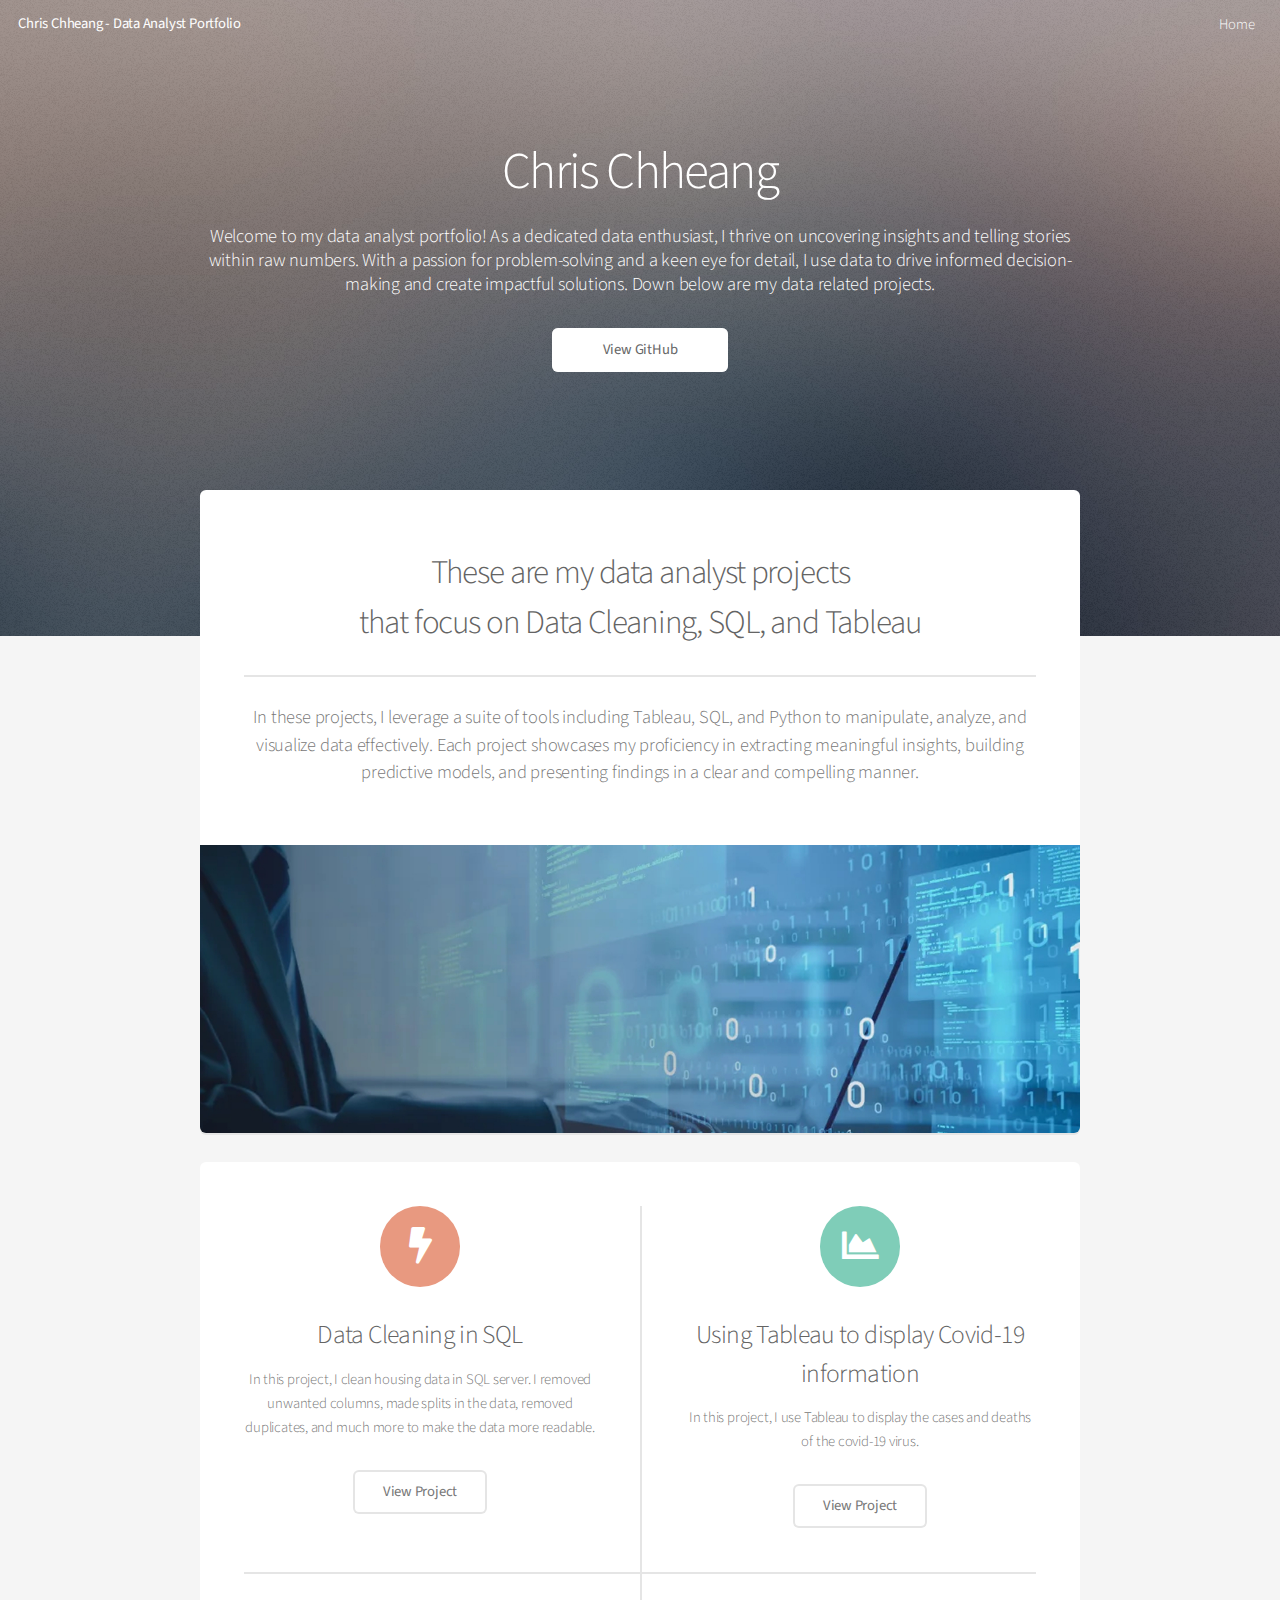
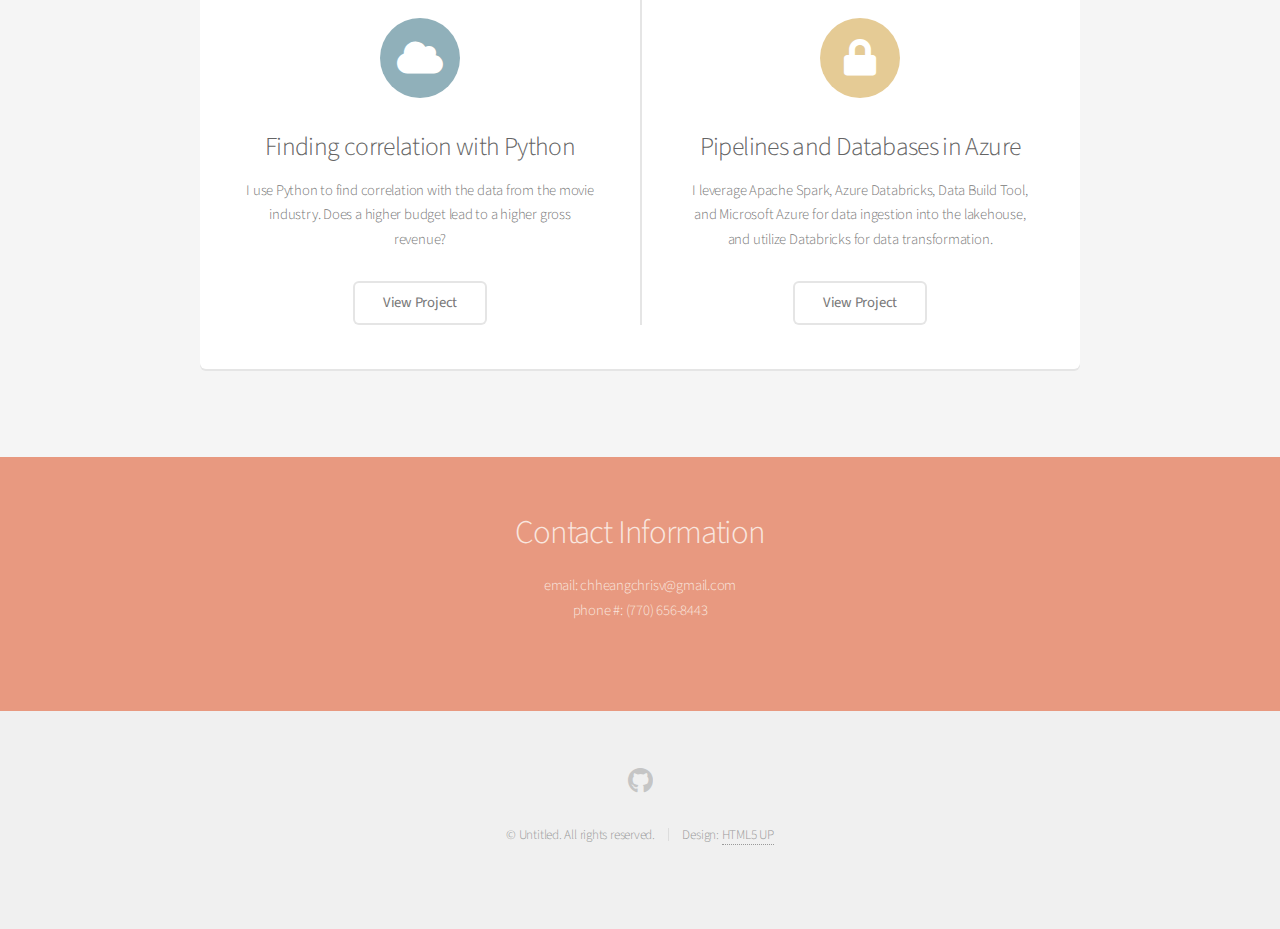
==== commit 26d24870: "Update index.html" ====
--- a/index.html
+++ b/index.html
@@ -50,7 +50,7 @@
 							<section>
 								<span class="icon solid major fa-bolt accent2"></span>
 								<h3>Data Cleaning in SQL</h3>
-								<p>In this project, I clean housing data in SQL server. I remove unwanted columns, made splits in the data, removed duplicates, and much more to make the data more readable.</p>
+								<p>In this project, I clean housing data in SQL server. I removed unwanted columns, made splits in the data, removed duplicates, and much more to make the data more readable.</p>
 								<ul class="actions special">
 									<li><a href="https://github.com/chheangchris/Portfolio/tree/main/Data%20Cleaning%20Project" target="_blank" class="button alt">View Project</a></li>
 								</ul>
@@ -127,4 +127,4 @@
 			<script src="assets/js/main.js"></script>
 
 	</body>
-</html>+</html>
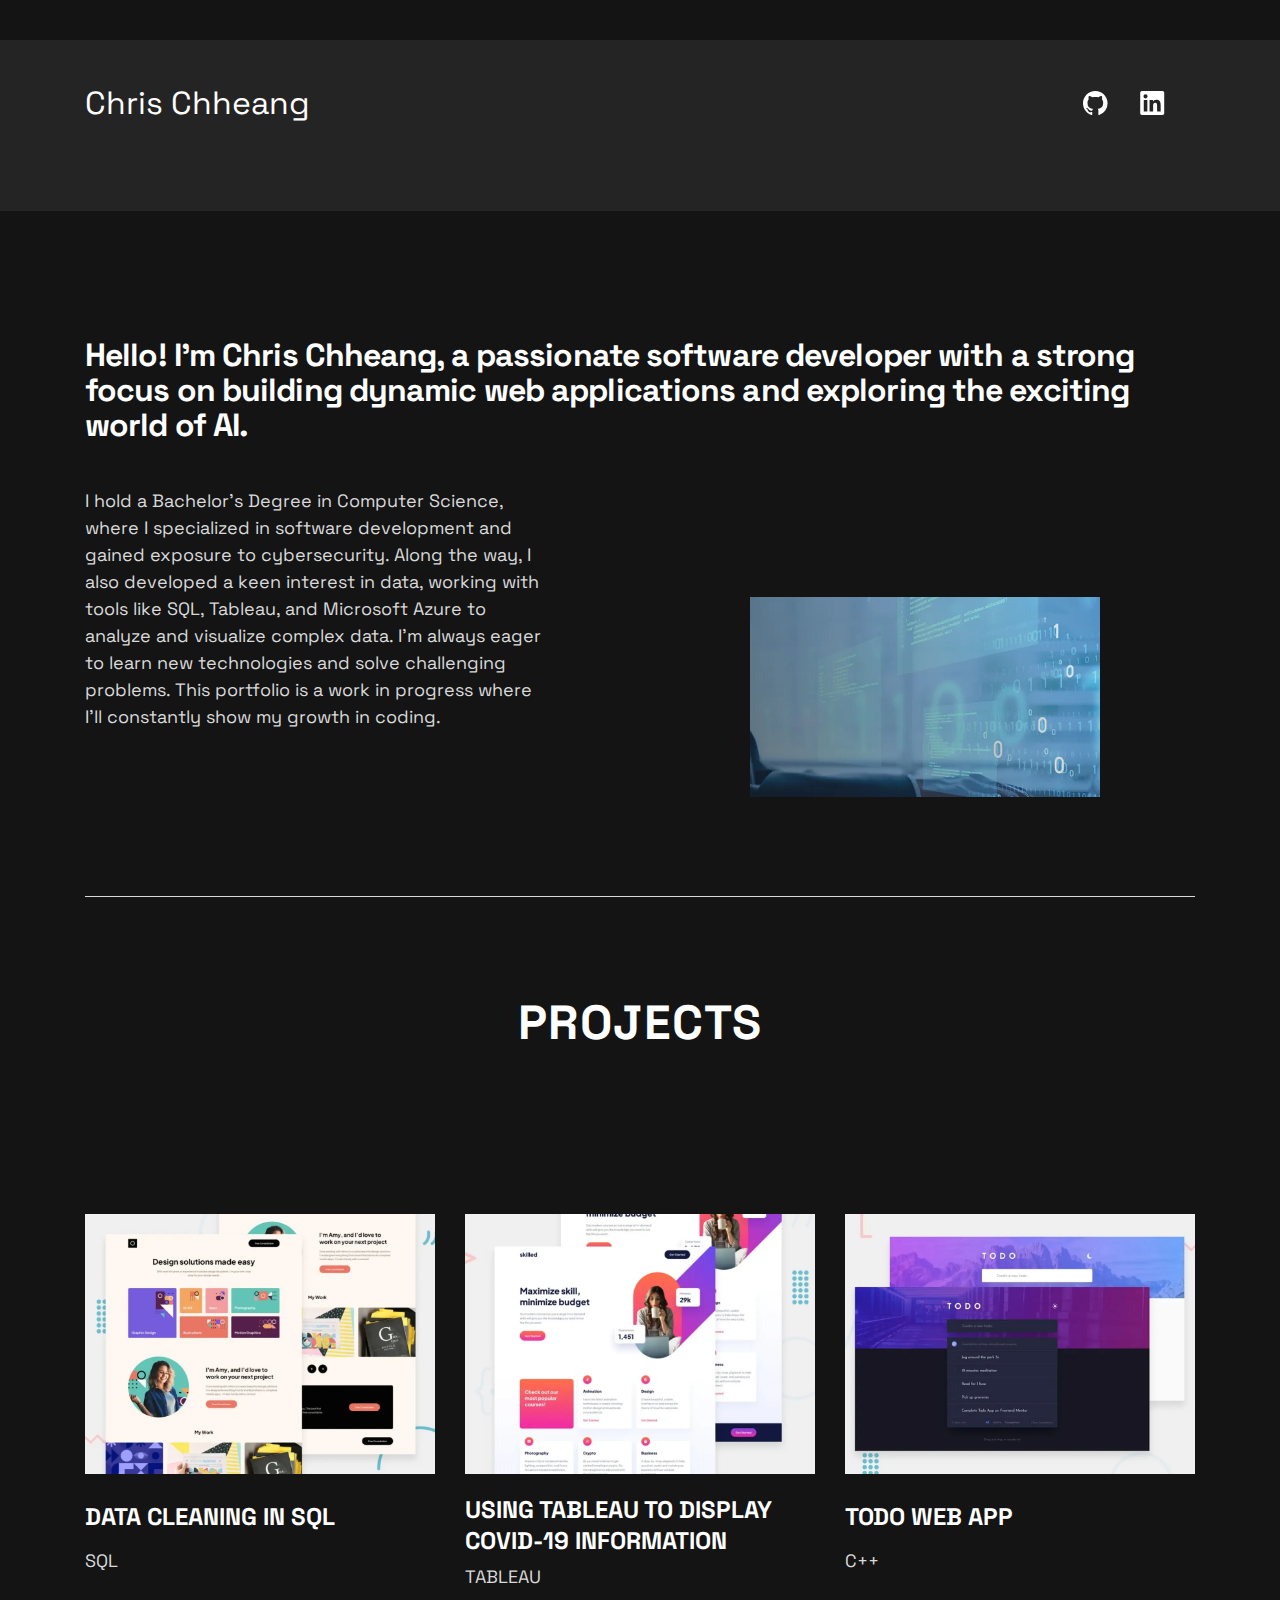
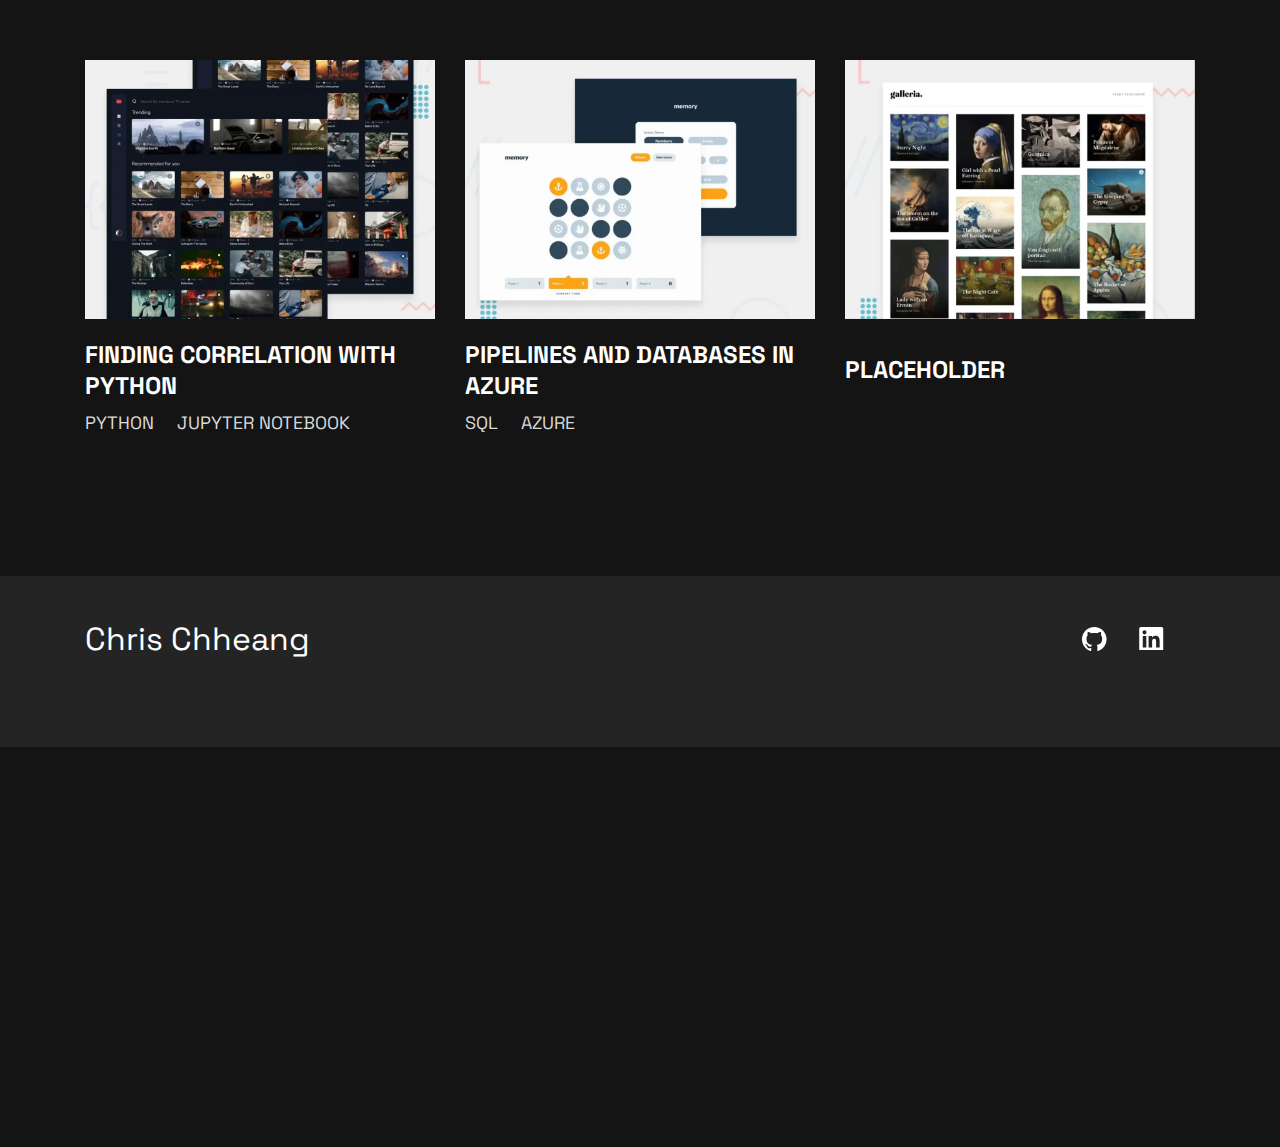
==== commit e14f1b66: "Add files via upload" ====
--- a/index.html
+++ b/index.html
@@ -1,130 +1,281 @@
-<!DOCTYPE HTML>
-<!--
-	Alpha by HTML5 UP
-	html5up.net | @ajlkn
-	Free for personal and commercial use under the CCA 3.0 license (html5up.net/license)
--->
-<html>
-	<head>
-		<title>Chris Chheang Portfolio</title>
-		<meta charset="utf-8" />
-		<meta name="viewport" content="width=device-width, initial-scale=1, user-scalable=no" />
-		<link rel="stylesheet" href="assets/css/main.css" />
-	</head>
-	<body class="landing is-preload">
-		<div id="page-wrapper">
-
-			<!-- Header -->
-				<header id="header" class="alt">
-					<h1><a href="index.html">Chris Chheang - Data Analyst Portfolio</h1>
-					<nav id="nav">
-						<ul>
-							<li><a href="index.html">Home</a></li>
-					</nav>
-				</header>
-
-			<!-- Banner -->
-				<section id="banner">
-					<h2>Chris Chheang</h2>
-					<p>Welcome to my data analyst portfolio! As a dedicated data enthusiast, I thrive on uncovering insights and telling stories within raw numbers. With a passion for problem-solving and a keen eye for detail, I use data to drive informed decision-making and create impactful solutions. Down below are my data related projects.</p>
-					<ul class="actions special">
-						<li><a href="https://github.com/chheangchris/Portfolio/tree/main" target="_blank" class="button primary">View GitHub</a></li>
-					</ul>
-				</section>
-
-			<!-- Main -->
-				<section id="main" class="container">
-
-					<section class="box special">
-						<header class="major">
-							<h2>These are my data analyst projects 
-							<br />
-							that focus on Data Cleaning, SQL, and Tableau</h2>
-							<p>In these projects, I leverage a suite of tools including Tableau, SQL, and Python to manipulate, analyze, and visualize data effectively. Each project showcases my proficiency in extracting meaningful insights, building predictive models, and presenting findings in a clear and compelling manner. </p>
-						</header>
-						<span class="image featured"><img src="images/webban.jpg" alt="" /></span>
-					</section>
-
-					<section class="box special features">
-						<div class="features-row">
-							<section>
-								<span class="icon solid major fa-bolt accent2"></span>
-								<h3>Data Cleaning in SQL</h3>
-								<p>In this project, I clean housing data in SQL server. I removed unwanted columns, made splits in the data, removed duplicates, and much more to make the data more readable.</p>
-								<ul class="actions special">
-									<li><a href="https://github.com/chheangchris/Portfolio/tree/main/Data%20Cleaning%20Project" target="_blank" class="button alt">View Project</a></li>
-								</ul>
-							</section>
-							
-							<section>
-								<span class="icon solid major fa-chart-area accent3"></span>
-								<h3>Using Tableau to display Covid-19 information</h3>
-								<p>In this project, I use Tableau to display the cases and deaths of the covid-19 virus.</p>
-								<ul class="actions special">
-									<li><a href="https://public.tableau.com/app/profile/chris.chheang/viz/Covid_17190188001190/Dashboard1?publish=yes" target="_blank" class="button alt">View Project</a></li>
-								</ul>
-							</section>
-						</div>
-						<div class="features-row">
-							<section>
-								<span class="icon solid major fa-cloud accent4"></span>
-								<h3>Finding correlation with Python</h3>
-								<p>I use Python to find correlation with the data from the movie industry. Does a higher budget lead to a higher gross revenue?</p>
-								<ul class="actions special">
-									<li><a href="https://github.com/chheangchris/Portfolio/blob/main/CorrelationProject.ipynb" target="_blank" class="button alt">View Project</a></li>
-								</ul>
-							</section>
-							<section>
-								<span class="icon solid major fa-lock accent5"></span>
-								<h3>Pipelines and Databases in Azure</h3>
-								<p>I leverage Apache Spark, Azure Databricks, Data Build Tool, and Microsoft Azure for data ingestion into the lakehouse, and utilize Databricks for data transformation.</p>
-								<ul class="actions special">
-									<li><a href="page5.html" target="_blank" class="button alt">View Project</a></li>
-								</ul>
-							</section>
-						</div>
-					</section>
-
-					<div class="row">
-						<div class="col-6 col-12-narrower">
-
-
-						</div>
-					</div>
-
-				</section>
-
-			<!-- CTA -->
-				<section id="cta">
-
-					<h2>Contact Information</h2>
-					<p>email: chheangchrisv@gmail.com  <br/>
-						   phone #: (770) 656-8443 </p>
-
-
-
-				</section>
-
-			<!-- Footer -->
-				<footer id="footer">
-					<ul class="icons">
-						<li><a href="https://github.com/chheangchris/Portfolio/tree/main" target="_blank" class="icon brands fa-github"><span class="label">Github</span></a></li>
-					</ul>
-					<ul class="copyright">
-						<li>&copy; Untitled. All rights reserved.</li><li>Design: <a href="http://html5up.net">HTML5 UP</a></li>
-					</ul>
-				</footer>
-
-		</div>
-
-		<!-- Scripts -->
-			<script src="assets/js/jquery.min.js"></script>
-			<script src="assets/js/jquery.dropotron.min.js"></script>
-			<script src="assets/js/jquery.scrollex.min.js"></script>
-			<script src="assets/js/browser.min.js"></script>
-			<script src="assets/js/breakpoints.min.js"></script>
-			<script src="assets/js/util.js"></script>
-			<script src="assets/js/main.js"></script>
-
-	</body>
-</html>
+<!DOCTYPE html>
+<html lang="en">
+  <head>
+    <meta charset="UTF-8" />
+    <meta name="viewport" content="width=device-width, initial-scale=1.0" />
+    <link rel="preconnect" href="https://fonts.googleapis.com" />
+    <link rel="preconnect" href="https://fonts.gstatic.com" crossorigin />
+    <link
+      href="https://fonts.googleapis.com/css2?family=Space+Grotesk:wght@500;700&display=swap"
+      rel="stylesheet"
+    />
+    <link rel="stylesheet" href="style.css" />
+    <title>Portfolio Website</title>
+  </head>
+  <body>
+    <header class="header bg-less-dark">
+      <h2 class="visually-hidden">Header</h2>
+      <div class="wrapper">
+        <nav class="header__nav">
+          <h2 class="visually-hidden">Navigation</h2>
+          <a href="/" class="header__home">
+            Chris Chheang
+            <span class="visually-hidden">(to home page)</span>
+          </a>
+          <a href="https://github.com/chheangchris/Portfolio/tree/main" class="header__social" target = "_blank">
+            <svg
+              xmlns="http://www.w3.org/2000/svg"
+              width="25"
+              height="24"
+              aria-labelledby="socialGitHub"
+              role="img"
+            >
+              <title id="socialGitHub">GitHub</title>
+              <path
+                fill="#FFF"
+                fill-rule="evenodd"
+                d="M12.304 0C5.506 0 0 5.506 0 12.304c0 5.444 3.522 10.042 8.413 11.672.615.108.845-.261.845-.584 0-.292-.015-1.261-.015-2.291-3.091.569-3.891-.754-4.137-1.446-.138-.354-.738-1.446-1.261-1.738-.43-.23-1.046-.8-.016-.815.97-.015 1.661.892 1.892 1.261 1.107 1.86 2.876 1.338 3.584 1.015.107-.8.43-1.338.784-1.646-2.738-.307-5.598-1.368-5.598-6.074 0-1.338.477-2.446 1.26-3.307-.122-.308-.553-1.569.124-3.26 0 0 1.03-.323 3.383 1.26.985-.276 2.03-.415 3.076-.415 1.046 0 2.092.139 3.076.416 2.353-1.6 3.384-1.261 3.384-1.261.676 1.691.246 2.952.123 3.26.784.861 1.26 1.953 1.26 3.307 0 4.721-2.875 5.767-5.613 6.074.446.385.83 1.123.83 2.277 0 1.645-.015 2.968-.015 3.383 0 .323.231.708.846.584a12.324 12.324 0 0 0 8.382-11.672C24.607 5.506 19.101 0 12.304 0Z"
+              />
+            </svg>
+          </a>
+          <a href="https://www.linkedin.com/in/chris-chheang/" class="header__social" target = "_blank">
+            <svg
+              xmlns="http://www.w3.org/2000/svg"
+              width="25"
+              height="24"
+              aria-labelledby="socialLinkedIn"
+              role="img"
+            >
+              <title id="socialLinkedIn">LinkedIn</title>
+              <path
+                fill="#FFF"
+                fill-rule="evenodd"
+                d="M5.551 3.304c-1.14 0-2.067.926-2.067 2.064 0 1.14.928 2.066 2.067 2.066a2.066 2.066 0 0 0 0-4.13ZM3.767 8.998v11.453h3.562L7.33 8.998H3.767Zm5.798 0V20.45l3.554.002.002-5.668c0-1.454.253-2.941 2.132-2.941 1.851 0 1.851 1.755 1.851 3.036v5.571l3.559-.001v-6.28c0-2.834-.517-5.457-4.27-5.457-1.763 0-2.916.997-3.368 1.85h-.05V8.997h-3.41ZM22.435 24H1.982c-.976 0-1.77-.777-1.77-1.732V1.731C.212.776 1.006 0 1.982 0h20.453c.98 0 1.777.776 1.777 1.73v20.538c0 .955-.797 1.732-1.777 1.732Z"
+              />
+            </svg>
+          </a>
+        </nav>
+      </div>
+    </header>
+    <main id="main">
+      <section class="port">
+        <div class="wrapper port__wrapper bottom-border">
+          <div class="port__content">
+            <div class="port__text">
+              <h2 class="port__headline header-xl">
+                Hello! I'm Chris Chheang, a passionate software developer with a strong focus on building dynamic web applications and exploring the exciting world of AI.
+              </h2>
+              <div class ="port__container">
+              <p class="port__description">
+                I hold a Bachelor’s Degree in Computer Science, where I specialized in software development and gained exposure to cybersecurity. Along the way, I also developed a keen interest in data, working with tools like SQL, Tableau, and Microsoft Azure to analyze and visualize complex data. I'm always eager to learn new technologies and solve challenging problems. This portfolio is a work in progress where I'll constantly show my growth in coding.
+              </p>
+            </div>
+            <div class = "port__image">
+            <img src="/assets/images/Illustration19.png" alt = "filler_image" />
+            </div>
+            </div>
+          </div>
+        </div>
+      </section>
+
+    
+  <h2 class="projects__headline header-xl">Projects</h2>
+      
+    <section class="projects">
+        <div class="wrapper projects__wrapper">
+          <div class="projects__grid">
+
+            <div class="projects__item">
+              <picture class="projects__picture">
+                <source
+                  media="(min-width: 62.5em)"
+                  srcset="/assets/images/thumbnail-project-1-large.webp"
+                />
+                <img
+                  class="projects__image"
+                  src="/assets/images/thumbnail-project-1-small.webp"
+                  alt="screenshot of design portfolio website"
+                  width-="343"
+                  height="253"
+                />
+              </picture>
+              <h3 class="projects__name">Data Cleaning in SQL</h3>
+              <p class="projects__tags">
+                <span>SQL</span>
+              </p>
+              <div class="projects__links">
+                <a href="https://github.com/chheangchris/Portfolio/tree/main/Data%20Cleaning%20Project" target ="_blank" class="underline">View Code</a>
+              </div>
+            </div>
+
+            <div class="projects__item">
+              <picture class="projects__picture">
+                <source
+                  media="(min-width: 62.5em)"
+                  srcset="/assets/images/thumbnail-project-2-large.webp"
+                />
+                <img
+                  class="projects__image"
+                  src="/assets/images/thumbnail-project-2-small.webp"
+                  alt="screenshot of learning platform website with different courses"
+                  width-="343"
+                  height="253"
+                />
+              </picture>
+              <h3 class="projects__name">Using Tableau to display Covid-19 information</h3>
+              <p class="projects__tags">
+                <span>Tableau</span>
+              </p>
+              <div class="projects__links">
+                <a href="https://public.tableau.com/app/profile/chris.chheang/viz/Covid_17190188001190/Dashboard1?publish=yes" target = "_blank" class="underline">View Project</a>
+              </div>
+            </div>
+
+            <div class="projects__item">
+              <picture class="projects__picture">
+                <source
+                  media="(min-width: 62.5em)"
+                  srcset="/assets/images/thumbnail-project-3-large.webp"
+                />
+                <img
+                  class="projects__image"
+                  src="/assets/images/thumbnail-project-3-small.webp"
+                  alt="screenshot of To Do App showing a list of active and complete tasks"
+                  width-="343"
+                  height="253"
+                />
+              </picture>
+              <h3 class="projects__name">Todo Web App</h3>
+              <p class="projects__tags">
+                <span>C++</span>
+              </p>
+              <div class="projects__links">
+                <a href="https://github.com/chheangchris/Portfolio/tree/main/todo%20list" target = "_blank" class="underline">View Code</a>
+              </div>
+            </div>
+
+            <div class="projects__item">
+              <picture class="projects__picture">
+                <source
+                  media="(min-width: 62.5em)"
+                  srcset="/assets/images/thumbnail-project-4-large.webp"
+                />
+                <img
+                  class="projects__image"
+                  src="/assets/images/thumbnail-project-4-small.webp"
+                  alt="screenshot of video player app with grid of thumbnails of movies and TV shows"
+                  width-="343"
+                  height="253"
+                />
+              </picture>
+              <h3 class="projects__name">Finding correlation with Python</h3>
+              <p class="projects__tags">
+                <span>Python</span>
+                <span>Jupyter Notebook</span>
+              </p>
+              <div class="projects__links">
+                <a href="https://github.com/chheangchris/Portfolio/blob/main/CorrelationProject.ipynb" target = "_blank" class="underline">View Code</a>
+              </div>
+            </div>
+
+            <div class="projects__item">
+              <picture class="projects__picture">
+                <source
+                  media="(min-width: 62.5em)"
+                  srcset="/assets/images/thumbnail-project-5-large.webp"
+                />
+                <img
+                  class="projects__image"
+                  src="/assets/images/thumbnail-project-5-small.webp"
+                  alt="screenshot of 4-player memory game with circular tiles that have symbols"
+                  width-="343"
+                  height="253"
+                />
+              </picture>
+              <h3 class="projects__name">Pipelines and Databases in Azure</h3>
+              <p class="projects__tags">
+                <span>SQL</span>
+                <span>Azure</span>
+              </p>
+              <div class="projects__links">
+                <a href="" class="underline">View Project</a>
+                <a href="https://github.com/chheangchris/Portfolio/tree/main/AzureProject/medallion_spark" target = "_blank" class="underline">View Code</a>
+              </div>
+            </div>
+
+            <div class="projects__item">
+              <picture class="projects__picture">
+                <source
+                  media="(min-width: 62.5em)"
+                  srcset="/assets/images/thumbnail-project-6-large.webp"
+                />
+                <img
+                  class="projects__image"
+                  src="/assets/images/thumbnail-project-6-small.webp"
+                  alt="grid of thumbnails of famous works of art"
+                  width-="343"
+                  height="253"
+                />
+              </picture>
+              <h3 class="projects__name">Placeholder</h3>
+              <p class="projects__tags">
+              </p>
+              <div class="projects__links">
+                <a href="" class="underline">View Project</a>
+                <a href="" class="underline">View Code</a>
+              </div>
+            </div>
+          </div>
+        </div>
+      </section>
+ 
+    </main>
+
+    <footer class="footer bg-less-dark">
+      <h2 class="visually-hidden">Footer</h2>
+      <div class="wrapper">
+        <nav class="header__nav">
+          <h2 class="visually-hidden">Navigation</h2>
+          <a href="/" class="header__home">
+            Chris Chheang
+            <span class="visually-hidden">(to home page)</span>
+          </a>
+          <a href="https://github.com/chheangchris/Portfolio/tree/main" class="header__social">
+            <svg
+              xmlns="http://www.w3.org/2000/svg"
+              width="25"
+              height="24"
+              aria-labelledby="socialGitHub"
+              role="img"
+            >
+              <title id="socialGitHub">GitHub</title>
+              <path
+                fill="#FFF"
+                fill-rule="evenodd"
+                d="M12.304 0C5.506 0 0 5.506 0 12.304c0 5.444 3.522 10.042 8.413 11.672.615.108.845-.261.845-.584 0-.292-.015-1.261-.015-2.291-3.091.569-3.891-.754-4.137-1.446-.138-.354-.738-1.446-1.261-1.738-.43-.23-1.046-.8-.016-.815.97-.015 1.661.892 1.892 1.261 1.107 1.86 2.876 1.338 3.584 1.015.107-.8.43-1.338.784-1.646-2.738-.307-5.598-1.368-5.598-6.074 0-1.338.477-2.446 1.26-3.307-.122-.308-.553-1.569.124-3.26 0 0 1.03-.323 3.383 1.26.985-.276 2.03-.415 3.076-.415 1.046 0 2.092.139 3.076.416 2.353-1.6 3.384-1.261 3.384-1.261.676 1.691.246 2.952.123 3.26.784.861 1.26 1.953 1.26 3.307 0 4.721-2.875 5.767-5.613 6.074.446.385.83 1.123.83 2.277 0 1.645-.015 2.968-.015 3.383 0 .323.231.708.846.584a12.324 12.324 0 0 0 8.382-11.672C24.607 5.506 19.101 0 12.304 0Z"
+              />
+            </svg>
+          </a>
+          <a href="https://www.linkedin.com/in/chris-chheang/" class="header__social">
+            <svg
+              xmlns="http://www.w3.org/2000/svg"
+              width="26"
+              height="23"
+              aria-labelledby="socialFrontendMentor"
+              role="img"
+            >
+              <title id="socialLinkedIn">LinkedIn</title>
+              <path
+                fill="#FFF"
+                fill-rule="evenodd"
+                d="M5.551 3.304c-1.14 0-2.067.926-2.067 2.064 0 1.14.928 2.066 2.067 2.066a2.066 2.066 0 0 0 0-4.13ZM3.767 8.998v11.453h3.562L7.33 8.998H3.767Zm5.798 0V20.45l3.554.002.002-5.668c0-1.454.253-2.941 2.132-2.941 1.851 0 1.851 1.755 1.851 3.036v5.571l3.559-.001v-6.28c0-2.834-.517-5.457-4.27-5.457-1.763 0-2.916.997-3.368 1.85h-.05V8.997h-3.41ZM22.435 24H1.982c-.976 0-1.77-.777-1.77-1.732V1.731C.212.776 1.006 0 1.982 0h20.453c.98 0 1.777.776 1.777 1.73v20.538c0 .955-.797 1.732-1.777 1.732Z"
+              />
+            </svg>
+          </a>
+            </svg>
+          </a>
+        </nav>
+      </div>
+    </footer>
+  </body>
+</html>
--- a/style.css
+++ b/style.css
@@ -0,0 +1,641 @@
+:root {
+  --bg-body: hsl(0, 0%, 8%);
+  --bg-body2: hsl(0, 0%, 14%);
+  --accent: hsl(153, 71%, 59%);
+  --text1: hsl(0, 0%, 100%);
+  --text2: hsl(0, 0%, 85%);
+  --invalid: hsl(7, 100%, 68%);
+  --fs-18: 1.125rem;
+  --fs-88: 5.5rem;
+  --fs-72: 4.5rem;
+  --fs-40: 2.5rem;
+  --fs-48: 3rem;
+  --fs-36: 2.25rem;
+  --fs-32: 2rem;
+  --fs-24: 1.5rem;
+  --fs-20: 1.25rem;
+  --container: 69.375rem;
+  --transition: 250ms ease-in-out;
+}
+
+html,
+body {
+  overflow-x: hidden;
+}
+
+html {
+  box-sizing: border-box;
+  font-size: 100%;
+}
+
+*,
+*::before,
+*::after {
+  box-sizing: inherit;
+}
+
+body,
+input,
+textarea,
+button {
+  font-family: 'Space Grotesk', sans-serif;
+}
+
+body {
+  margin: 0;
+  padding: 0;
+  background-color: var(--bg-body);
+  color: var(--text1);
+  font-size: var(--fs-18);
+  line-height: 1.56;
+  padding-bottom: 25rem;
+}
+
+.bg-less-dark {
+  background-color: var(--bg-body2);
+}
+
+h1,
+h2,
+h3,
+p {
+  margin-block-start: 0;
+}
+
+h1,
+h2,
+h3 {
+  line-height: 1;
+}
+header {
+  padding-block: 40px 60px;
+  position: fixed;
+  top: 0;
+  width: 100%;
+  z-index: 1000;
+}
+
+@media (min-width: 37.5em) {
+  header {
+    padding-block: 30px 40px;
+  }
+}
+
+@media (min-width: 62.5em) {
+  header{
+    padding-block: 47px 92px;
+  }
+}
+.header-xl {
+  font-size: 2.5rem;
+  font-size: clamp(2.5rem, 0.7rem + 7.68vw, 5.5rem);
+  letter-spacing: -0.028em;
+  line-height: 1.1;
+}
+
+p {
+  font-size: 1rem;
+  font-size: clamp(1rem, 0.79rem + 0.89vw, 1.125rem);
+  line-height: 1.5;
+  color: var(--text2);
+}
+
+a {
+  transition: color var(--transition);
+}
+
+a:focus-visible,
+input:focus-visible,
+textarea:focus-visible {
+  outline: 2px dashed var(--accent);
+  outline-offset: 2px;
+}
+
+input:invalid,
+textarea:invalid {
+  outline-color: var(--invalid);
+}
+
+a.underline,
+button {
+  display: inline-block;
+  padding-bottom: 0.625rem;
+  font-size: 1rem;
+  line-height: 1.625;
+  letter-spacing: 0.143em;
+  font-weight: 700;
+  text-transform: uppercase;
+  color: var(--text1);
+  text-decoration: none;
+  background-image: linear-gradient(
+    to right,
+    var(--accent) 75%,
+    var(--accent) 75%
+  );
+  background-position: 0 2.1em;
+  background-repeat: repeat-x;
+  background-size: 8px 2px;
+}
+
+a:hover {
+  color: var(--accent);
+}
+
+img,
+svg {
+  display: block;
+}
+
+.visually-hidden {
+  position: absolute;
+  left: -10000px;
+  top: auto;
+  width: 1px;
+  height: 1px;
+  overflow: hidden;
+}
+
+.wrapper {
+  width: calc(100% - 2rem);
+  max-width: var(--container);
+  margin-inline: auto;
+}
+@media (min-width: 37.5em) {
+  .wrapper {
+    width: calc(100% - 3.75rem);
+  }
+}
+
+
+.bottom-border {
+  border-bottom: 1px solid var(--text2);
+}
+
+
+.header {
+  position: relative;
+  z-index: 1;
+  margin-block-start: 20px;
+}
+
+.header__nav {
+  display: flex;
+  flex-wrap: wrap;
+  justify-content: center;
+  text-align: center;
+  gap: 20px 25px;
+}
+
+.header__home {
+  font-size: 1.5rem;
+  font-size: clamp(1.5rem, 1.02rem + 2.04vw, 2rem);
+  line-height: 1;
+  color: var(--text1);
+  text-decoration: none;
+  flex: 1 0 100%;
+}
+
+.header__social > svg > path {
+  transition: fill var(--transition);
+}
+
+.header__social:hover > svg > path {
+  fill: var(--accent);
+}
+
+@media (min-width: 37.5em) {
+  .header {
+    margin-block-start: 30px;
+  
+  }
+
+  .header__nav {
+    justify-content: flex-start;
+    align-items: center;
+    text-align: left;
+    gap: 32px;
+  }
+
+  .header__home {
+    flex: 0 1 auto;
+    margin-inline-end: auto;
+  }
+}
+
+@media (min-width: 62.5em) {
+  .header {
+    margin-block-start: 40px;
+    margin-block-end: 127px;
+  }
+
+  .header__nav {
+    padding-right: 30px;
+  }
+}
+
+
+.port__wrapper {
+  padding-bottom: 80px;
+}
+.port__text {
+  position: relative;
+  text-align: center;
+  margin-block-start: 335px;
+}
+
+.port__headline {
+  margin-block-end: 24px;
+  font-size: clamp(1.5rem, 1.02rem + 2.04vw, 2rem);
+}
+
+.port_headline > br {
+  display: none;
+}
+
+.port__description {
+  margin-block-end: 24px;
+}
+
+@media (min-width: 37.5em) {
+  .port {
+    position: relative;
+    margin-block-start: -62px;
+  }
+
+  .port__wrapper {
+    padding-bottom: 60px;
+  }
+
+  .port__content {
+    display: flex;
+    align-items: center;
+  }
+
+  .port__content picture {
+    order: 2;
+  }
+
+  .port__image {
+    position: absolute; 
+    right: 0; 
+    width: 42vw; 
+    max-width: 445px; 
+    height: auto; 
+  }
+  .port__text {
+    margin-block-start: 90px;
+    margin-right: -30px;
+    flex: 1 0 58vw;
+    text-align: left;
+    z-index: 1;
+  }
+
+  .port__headline {
+    margin-block-end: 60px;
+  }
+
+  .port__headline > br {
+    display: inline-block;
+  }
+
+  .port__description {
+    margin-block-end: 34px;
+  }
+}
+
+@media (min-width: 62.5em) {
+  .port {
+    margin-block-start: 0px;
+  }
+
+  .port__wrapper {
+    position: relative;
+    padding-bottom: 100px;
+  }
+
+  .port__content {
+    align-items: flex-start;
+  }
+
+  .port__content picture {
+    margin-left: -80px;
+  }
+
+  .port__image {
+    margin-block-start: -199px;
+  }
+
+
+
+  .port__text {
+    margin-block-start: 0;
+    margin-right: 0;
+    flex: 1;
+  }
+
+  .port__headline {
+    margin-block-end: 43px;
+  }
+
+  .port__headline > br {
+    display: none;
+  }
+
+  .port__description {
+    width: 38ch;
+    margin-block-end: 66px;
+  }
+}
+
+
+
+.projects__wrapper {
+  padding-block: 140px;
+  width: 100%; 
+}
+
+.projects__grid {
+  display: grid;
+  grid-template-columns: repeat(3, 1fr);
+  gap: 40px;
+}
+
+.projects__headline {
+  grid-column: span 3;
+  margin-block-end: 0;
+  text-align: center;
+}
+.projects__headline.header-xl {
+  font-size: 3rem; 
+  text-transform: uppercase; 
+  letter-spacing: 1.5px; 
+  margin-bottom: 25px; 
+  margin-top: 100px;
+}
+
+
+.projects__item {
+  margin: 0;
+  grid-column: auto;
+}
+
+.projects__picture {
+  display: block;
+  margin-block-end: 20px;
+  position: relative;
+}
+
+.projects__image {
+  width: 100%;
+  height: auto;
+  display:block;
+}
+
+.projects__name {
+  font-size: 1.5rem;
+  line-height: 1.3;
+  font-weight: 700;
+  text-transform: uppercase;
+  margin-block-end: 7px;
+}
+
+.projects__tags {
+  display: flex;
+  justify-content: center;
+  gap: 12px;
+  margin-block-end: 20px;
+  text-transform: uppercase;
+}
+
+.projects__links {
+  display: flex;
+  flex-direction: column;
+  align-items: center;
+  gap: 20px;
+  opacity: 0;
+  transition: opacity 300ms ease-in-out;
+}
+
+@media (min-width: 37.5em) {
+  .projects__grid {
+    gap: 60px 24px;
+    justify-items: start;
+    text-align: left;
+  }
+
+  .projects__contact {
+    justify-self: end;
+  }
+
+  .projects__item {
+    grid-column: span 1;
+  }
+
+  .projects__headline,
+  .projects__contact {
+    grid-column: span 1;
+  }
+
+  .projects__contact {
+    align-self: center;
+  }
+
+  .projects__tags,
+  .projects__links {
+    display: block;
+  }
+
+  .projects__tags span {
+    margin-inline-end: 18px;
+  }
+
+  .projects__links a {
+    margin-inline-end: 30px;
+  }
+
+  .project__links {
+    display: block;
+  }
+}
+
+@media (min-width: 62.5em) {
+  .projects__grid {
+    gap: 70px 30px;
+  }
+
+  .projects__item {
+    display: grid;
+    grid-template-columns: 1fr;
+    grid-template-rows: repeat(4, auto);
+  }
+
+
+  .projects__picture {
+    position: relative;
+    grid-column: 1 / 2;
+    grid-row: 1 / 2;
+  }
+
+  .projects__picture::after {
+    content: '';
+    position: absolute;
+    width: 100%;
+    height: 100%;
+    top: 0;
+    background-color: hsl(0, 0%, 0%);
+    opacity: 0;
+    transition: opacity 150ms ease-in-out;
+  }
+
+  .projects__item:hover .projects__picture::after {
+    opacity: 0.5;
+  }
+
+  .projects__item:hover .projects__links {
+    opacity: 1;
+  }
+  .projects__item:focus-within .projects__links {
+    opacity: 1;
+  }
+
+  .projects__item:focus-within .projects__picture::after {
+    opacity: 0.5;
+  }
+
+  .projects__image {
+    width: 100%;
+    height: auto;
+  }
+
+  .projects__links {
+    grid-column: 1 / 2;
+    grid-row: 1 / 2;
+    justify-self: center;
+    align-self: center;
+    z-index: 1;
+    opacity: 0;
+    transition: opacity 400ms ease-in-out;
+  }
+
+  .projects__links:hover ~ .projects__picture::after {
+    opacity: 0.5;
+  }
+
+  .projects__tags {
+    margin-block-end: 0;
+  }
+}
+
+
+.contact {
+  position: relative;
+}
+
+.contact__wrapper {
+  padding-block: 84px;
+}
+
+.contact__headline {
+  margin-block-end: var(--fs-20);
+}
+
+.contact__control {
+  position: relative;
+  margin-block-end: 16px;
+}
+
+.contact__control input,
+.contact__control textarea {
+  width: 100%;
+  padding-block: 16px;
+  padding-inline: 24px;
+  border: none;
+  border-bottom: 1px solid var(--text1);
+  background: transparent;
+  font-size: 1rem;
+  line-height: 1.625;
+  color: var(--text1);
+}
+
+.contact__control > *::placeholder {
+  color: var(--text1);
+  opacity: 0.5;
+  text-transform: uppercase;
+}
+
+.contact__control textarea {
+  margin-block-end: 32px;
+}
+
+.contact__control.align-right {
+  display: flex;
+  justify-content: flex-end;
+}
+
+.contact__control button {
+  background-color: transparent;
+  border: none;
+}
+
+.contact__invalid-icon {
+  display: none;
+  width: var(--fs-24);
+  height: var(--fs-24);
+  position: absolute;
+  top: 50%;
+  right: 0;
+  translate: -50% -50%;
+}
+
+.contact input:focus-visible:invalid ~ .contact__invalid-icon,
+.contact textarea:focus-visible:invalid ~ .contact__invalid-icon {
+  display: inline-block;
+}
+
+.contact textarea:focus-visible:invalid ~ .contact__invalid-icon {
+  top: 1.2rem;
+  right: 1.5rem;
+  translate: none;
+}
+
+
+
+
+@media (min-width: 62.5em) {
+  .contact__wrapper {
+    display: grid;
+    grid-template-columns: repeat(2, 27.8rem);
+    justify-content: space-between;
+  }
+
+  .contact__headline {
+    margin-block-end: var(--fs-36);
+  }
+
+}
+
+@media (max-width: 62.49875em) {
+  .contact__wrapper {
+    max-width: 27.8rem;
+  }
+
+  .contact__text {
+    text-align: center;
+  }
+}
+
+footer {
+  padding-block: 40px 60px;
+}
+
+@media (min-width: 37.5em) {
+  footer {
+    padding-block: 30px 40px;
+  }
+}
+
+@media (min-width: 62.5em) {
+  footer {
+    padding-block: 47px 92px;
+  }
+}
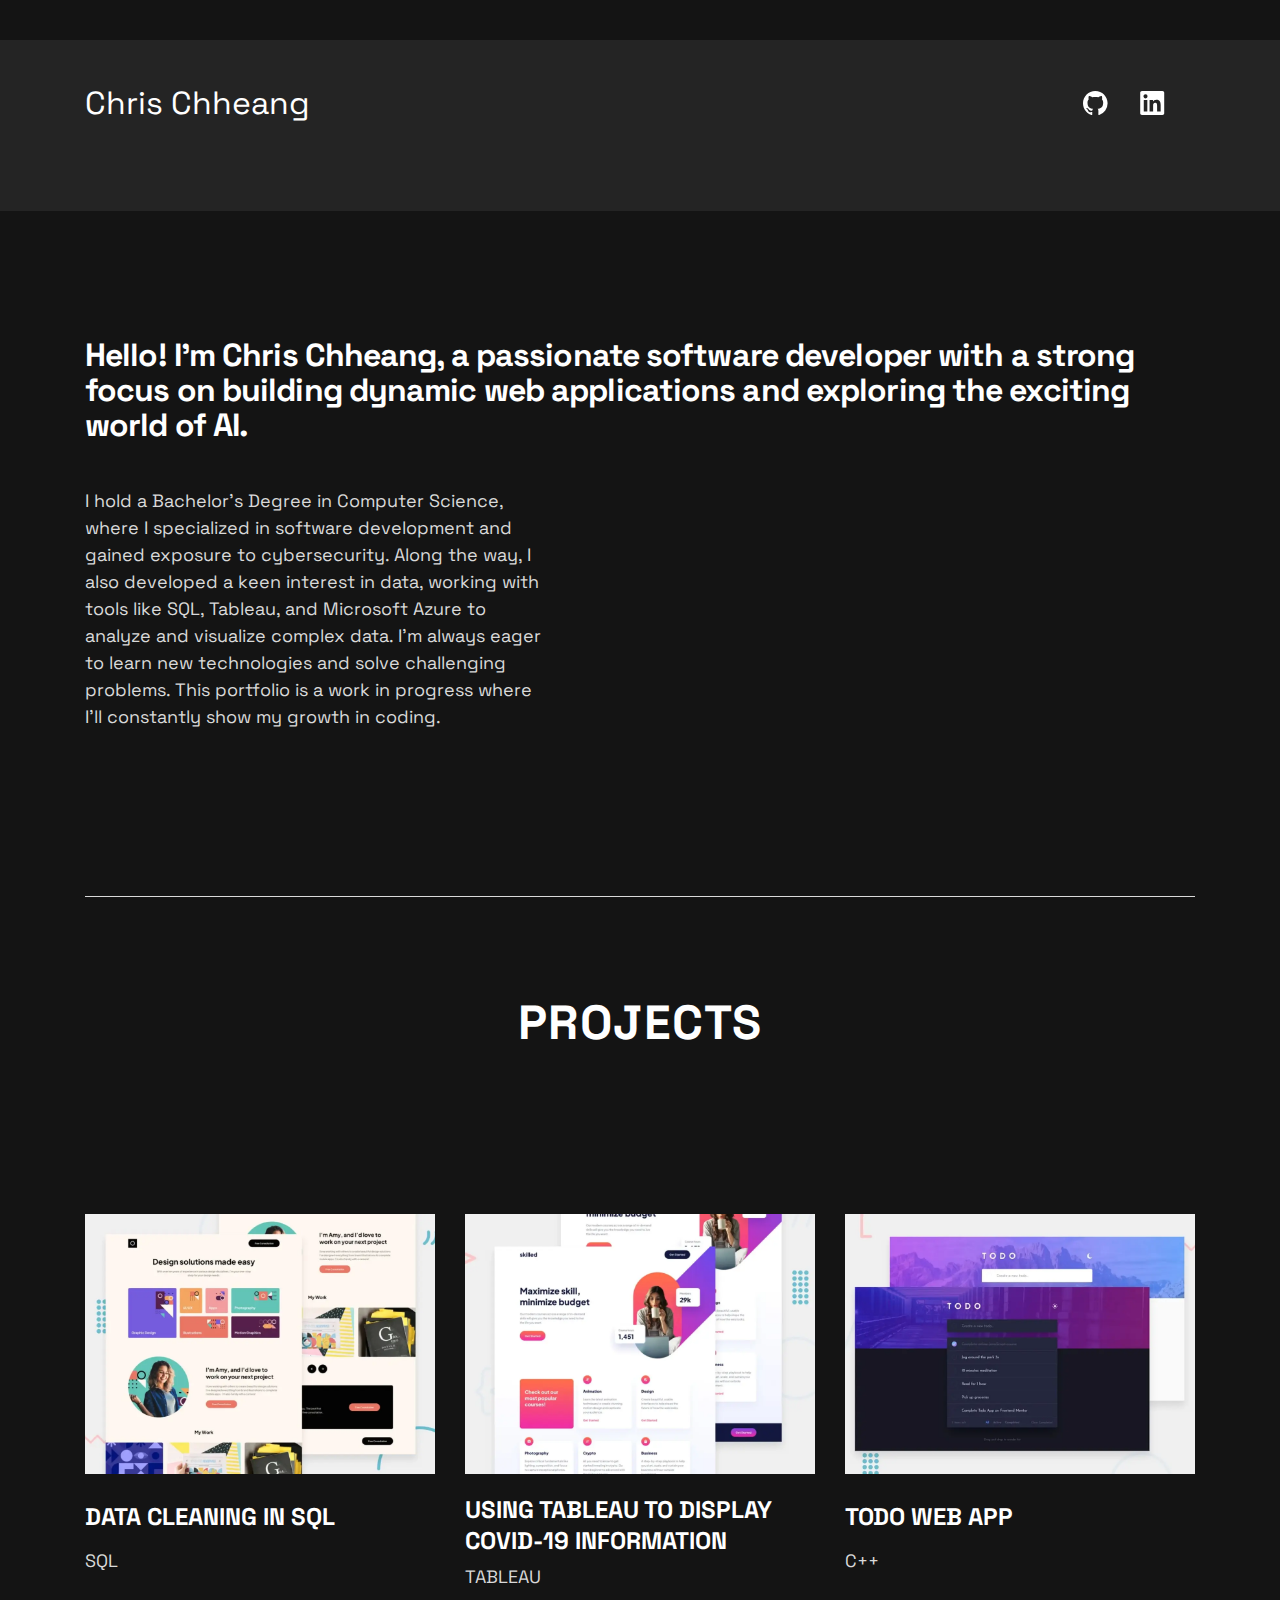
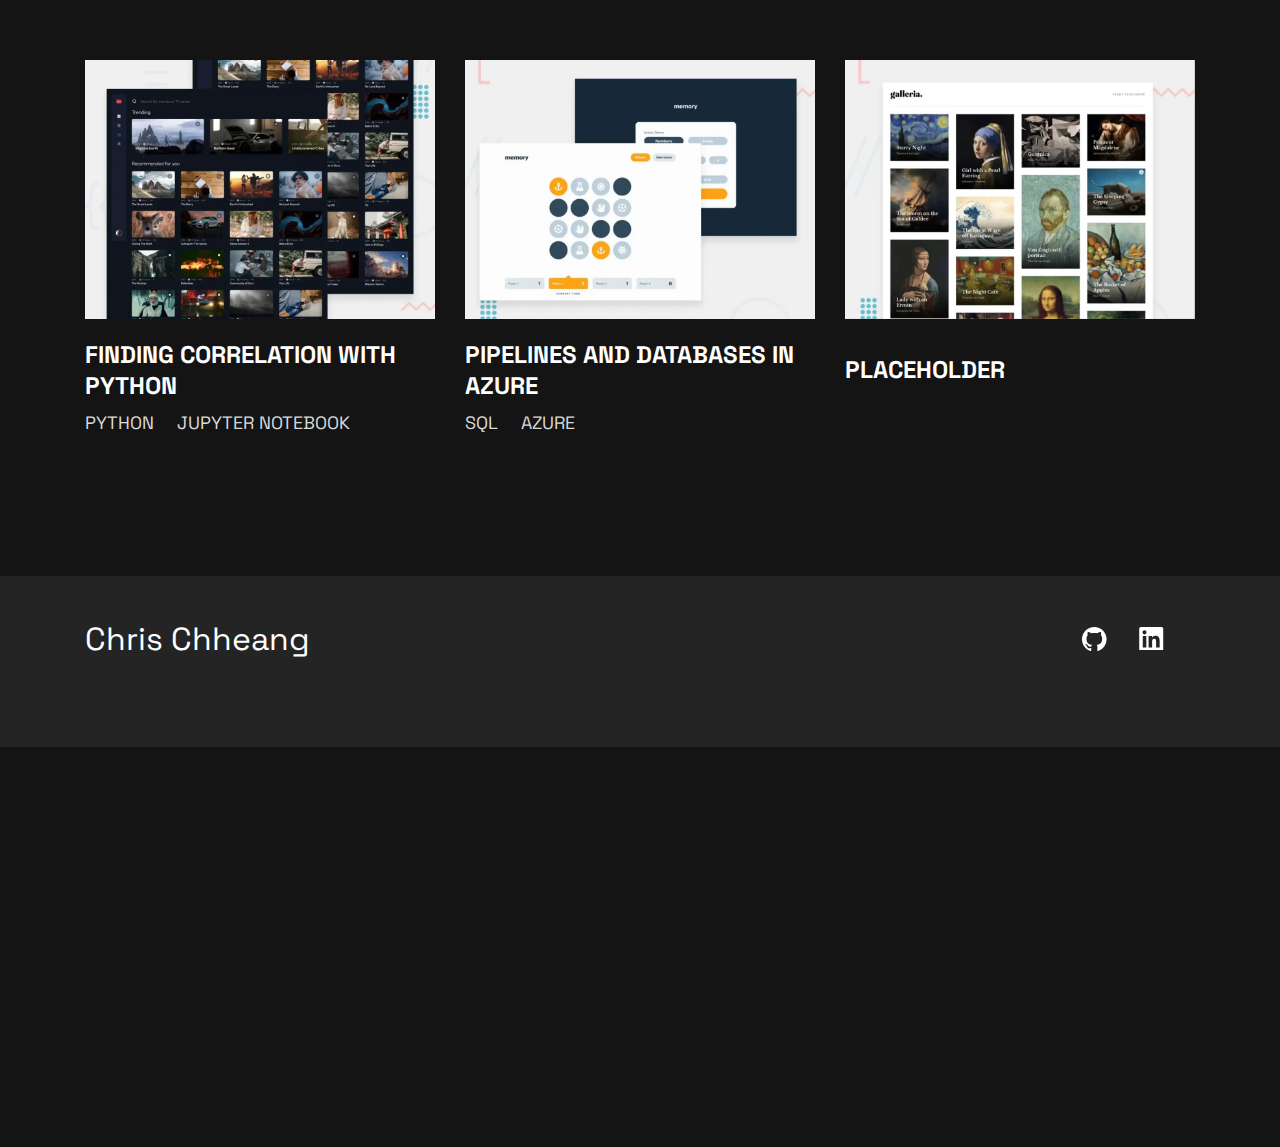
==== commit 7366262a: "Update index.html" ====
--- a/index.html
+++ b/index.html
@@ -71,7 +71,7 @@
               </p>
             </div>
             <div class = "port__image">
-            <img src="/assets/images/Illustration19.png" alt = "filler_image" />
+            <!-- <img src="/assets/images/Illustration19.png" alt = "filler_image" /> -->
             </div>
             </div>
           </div>
